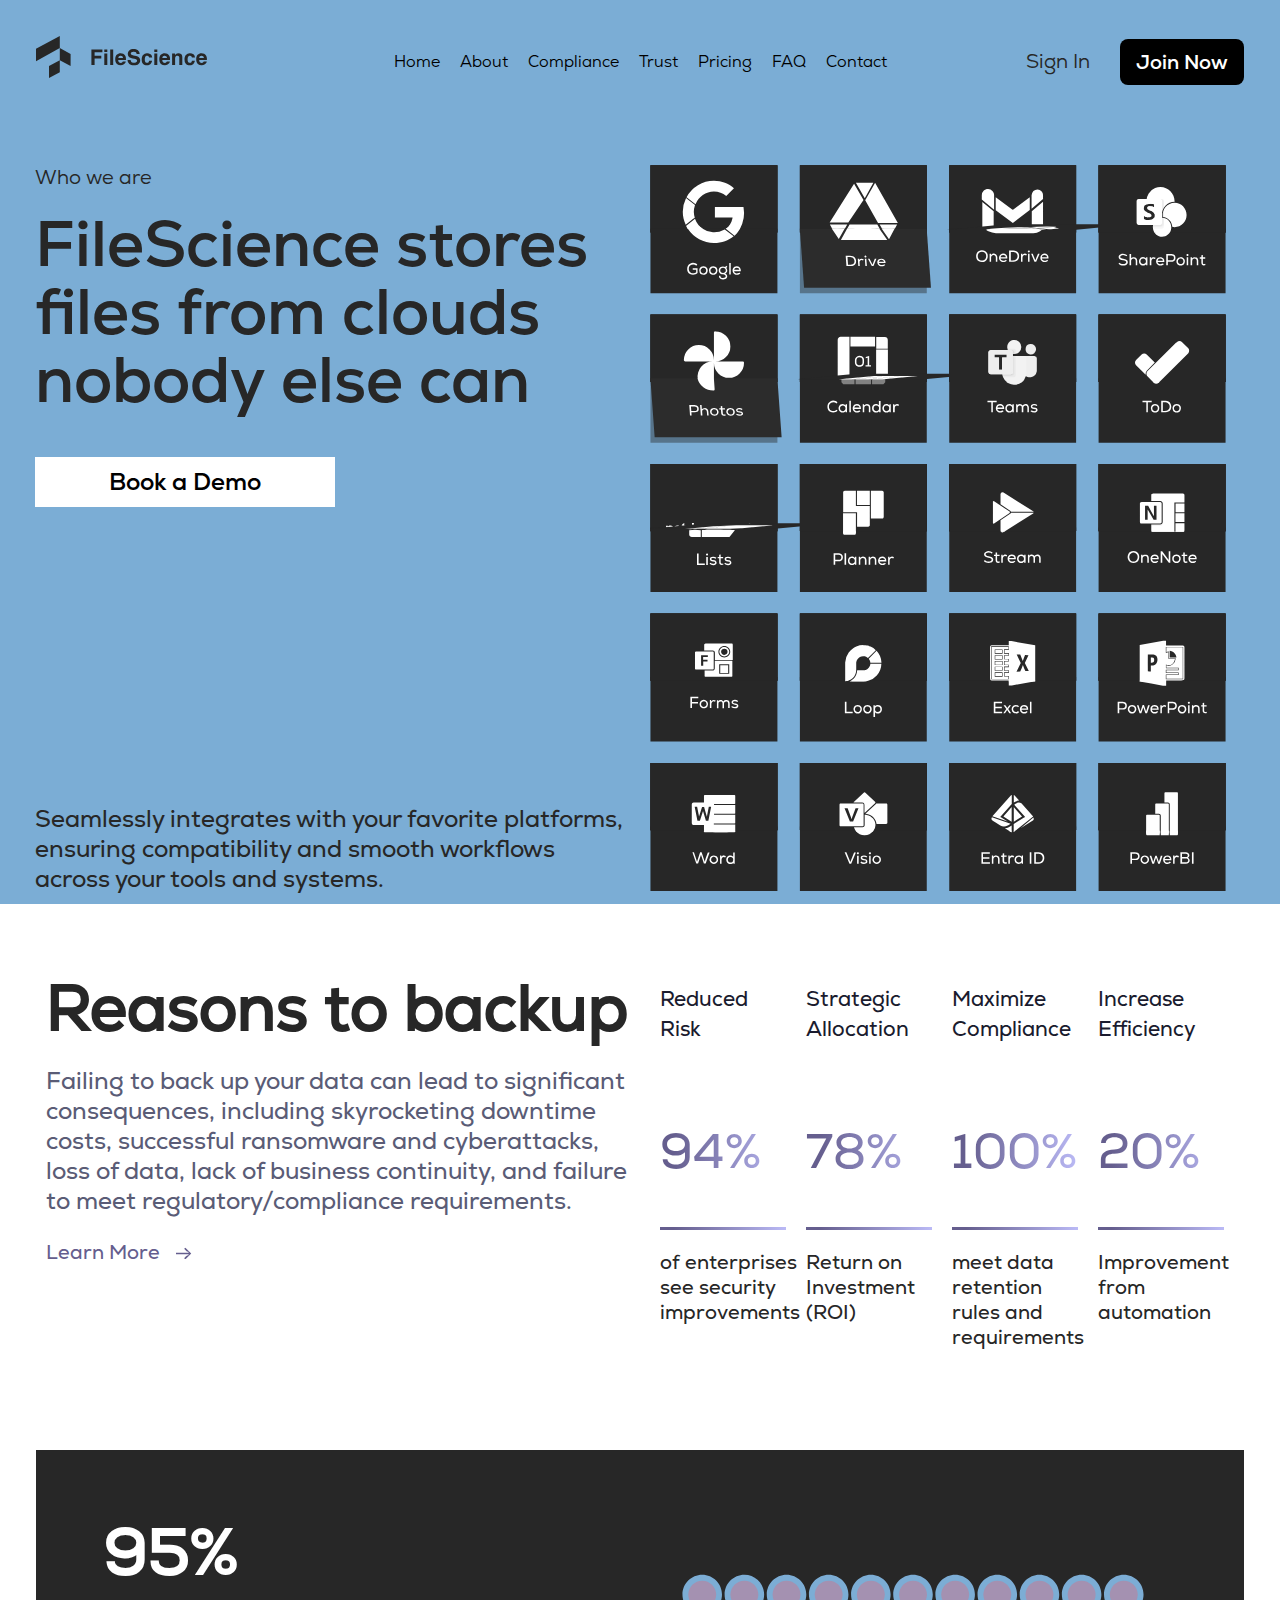
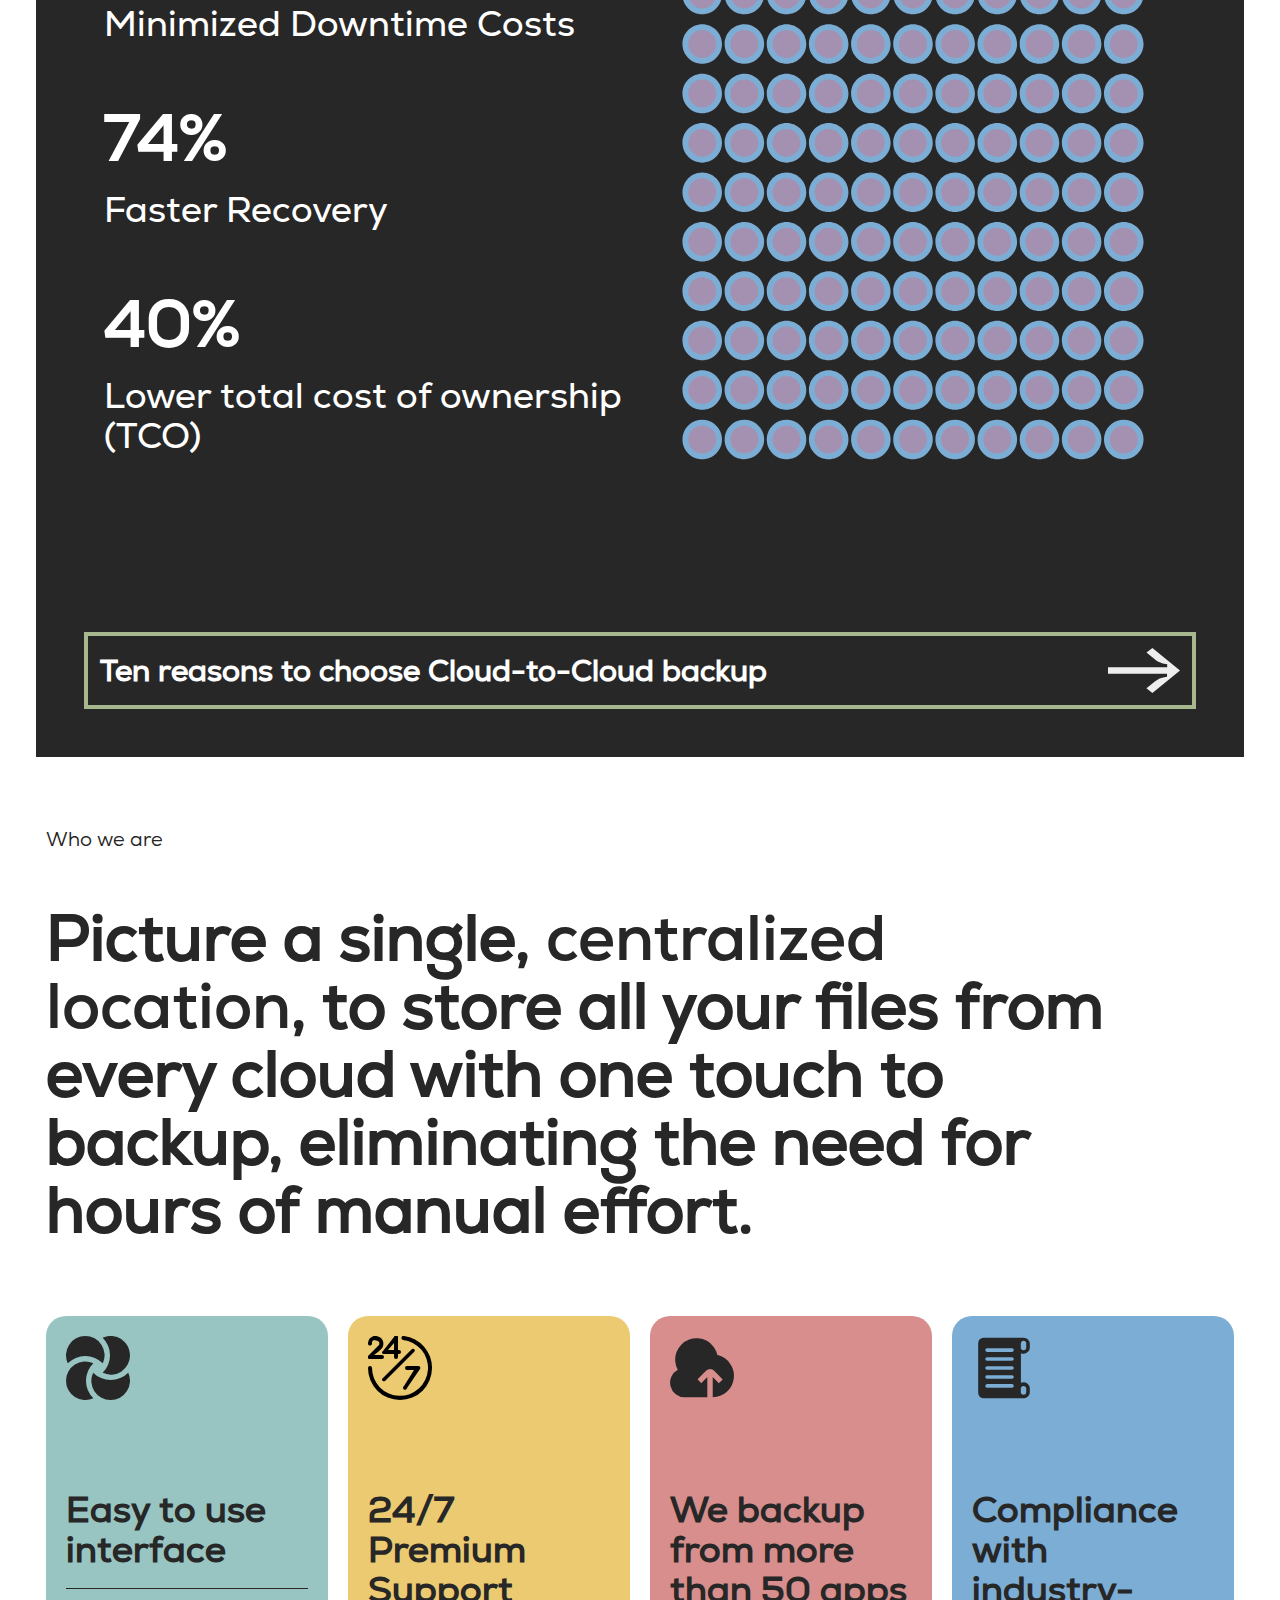
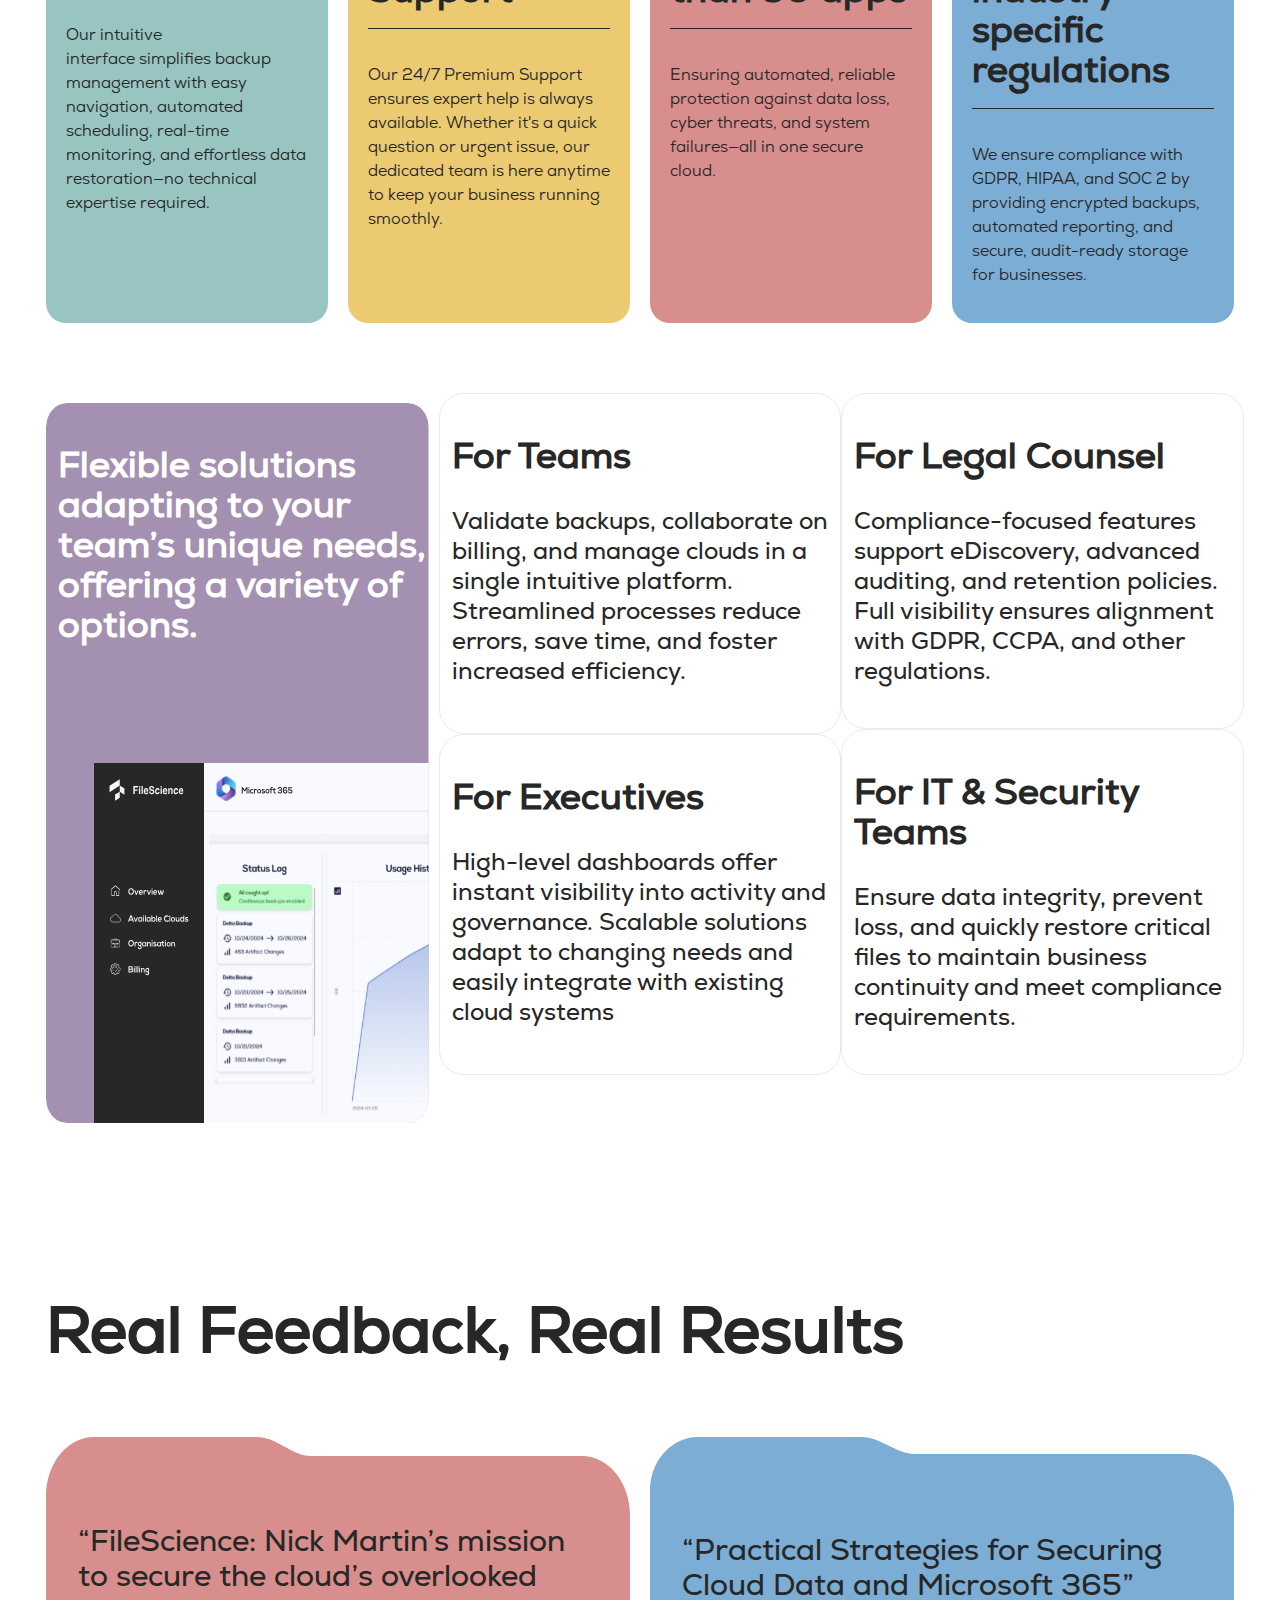
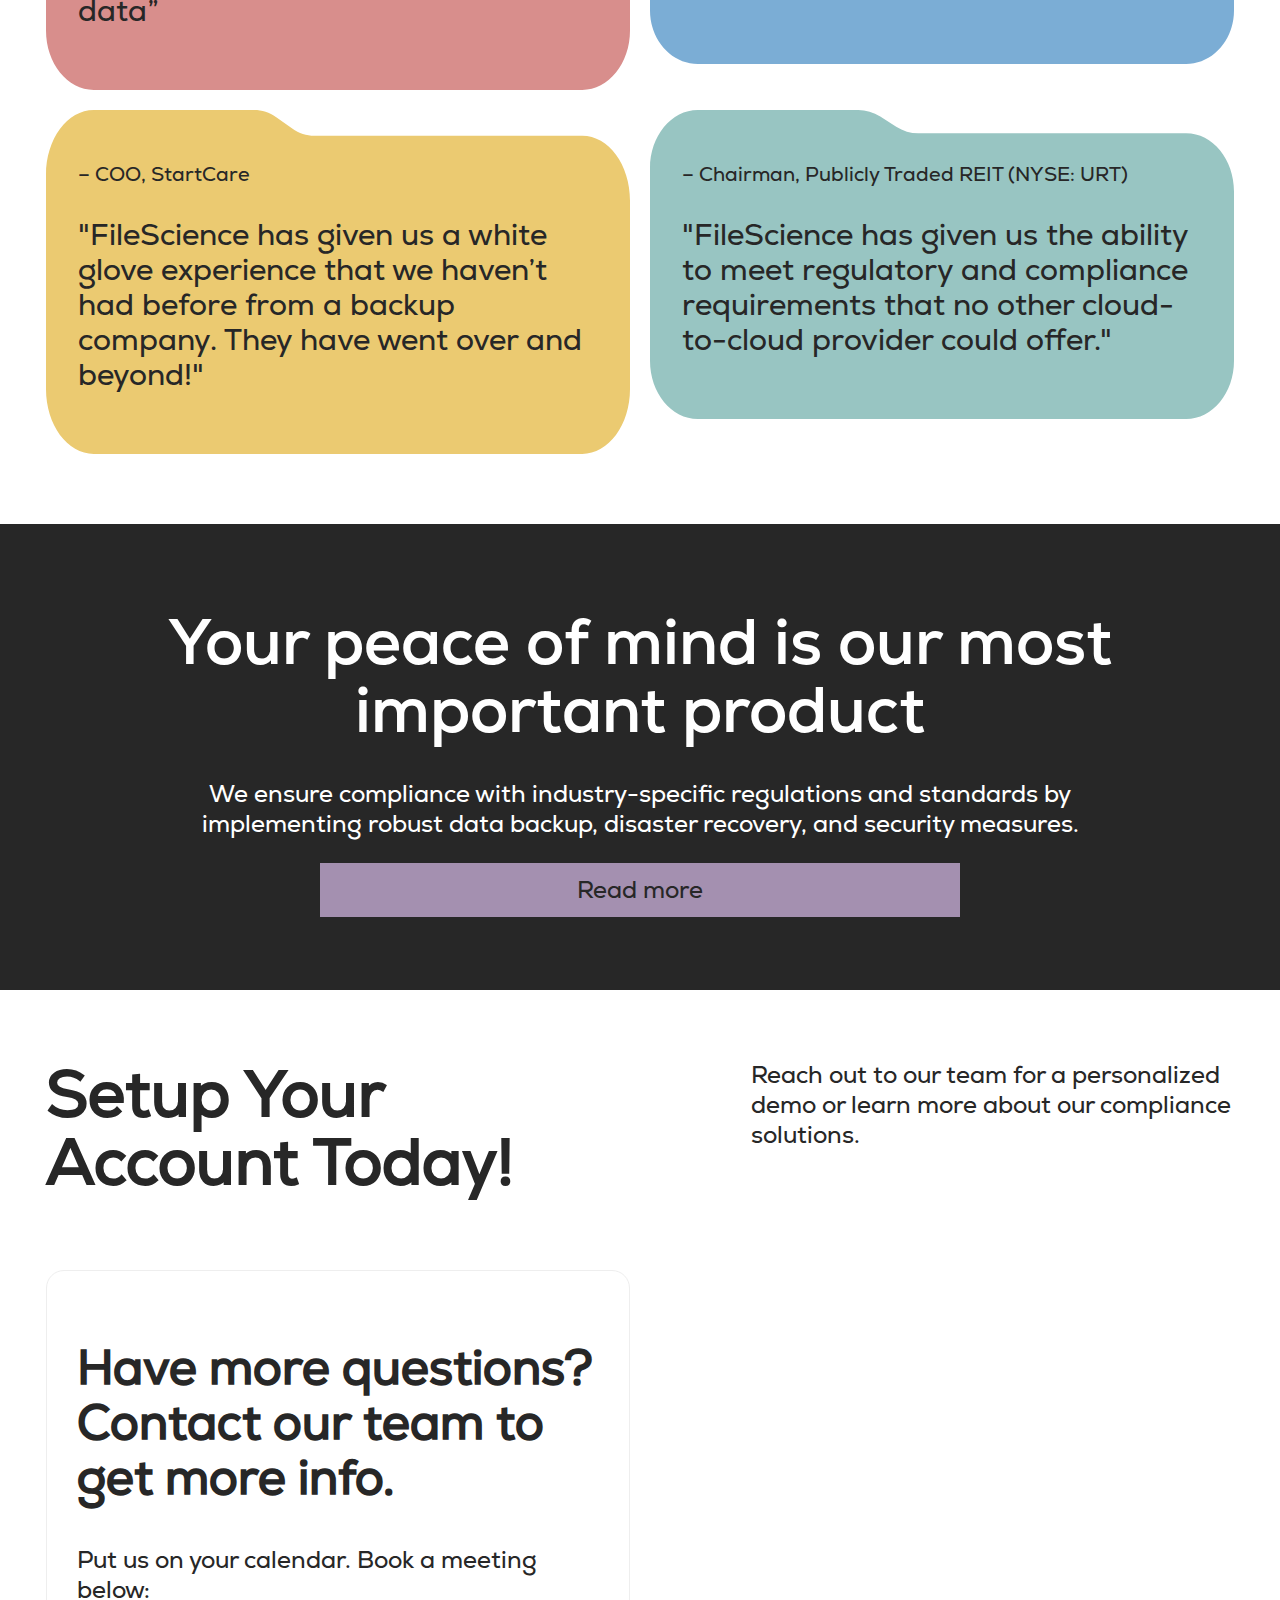
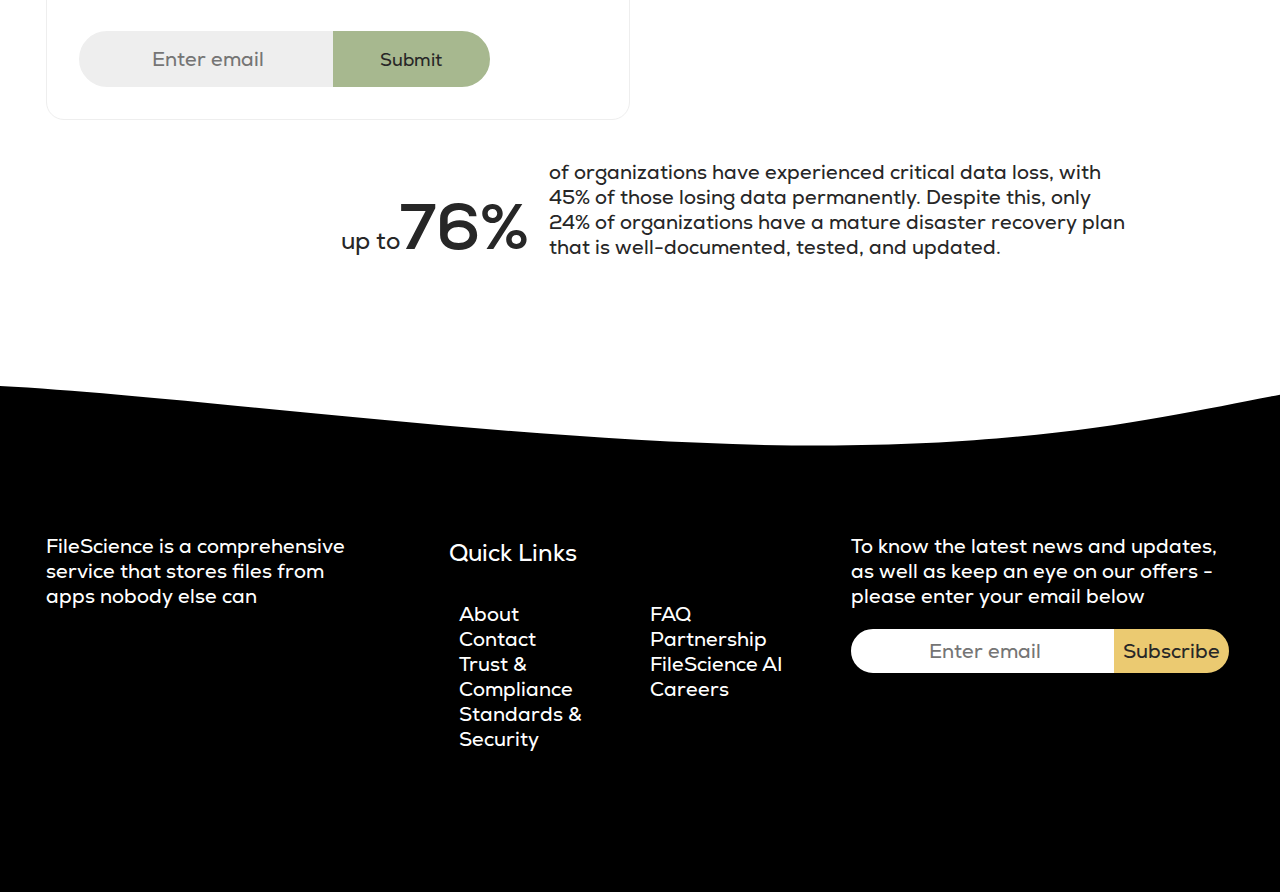
==== index.html @ 117abb57 "stg" ====
<!DOCTYPE html>
<html lang="en">
  <head>
    <meta name="google-site-verification" content="L7bSda6bf_i4skbVG6uxKaxkmsHQt9ecQvLsSfZRJCg" />
    <link rel="shortcut icon" href="data:image/svg+xml,%3Csvg xmlns='http://www.w3.org/2000/svg' viewBox='0 0 44.4 53.6'%3E%3Cdefs%3E%3Cstyle%3E.a%7Bfill:%23ba6280;%7D.b%7Bfill:%2361bbd6;%7D.c%7Bfill:%236b5b97;%7D%3C/style%3E%3C/defs%3E%3Cpolygon class='a' points='0 16.2 0 32.4 30.5 15.4 30.5 0 0 16.2'/%3E%3Cpolygon class='b' points='30.6 31 30.6 15.4 44.4 23 44.4 38.4 30.6 31'/%3E%3Cpolygon class='c' points='16.6 53.6 30.6 46.2 30.6 31 16.7 38.2 16.6 53.6'/%3E%3C/svg%3E" type="image/x-icon">
    <meta name="viewport" content="width=device-width, initial-scale=1">
    <meta property="og:title" content="FileScience – The Ultimate Cloud-to-Cloud Backup Solution">
    <meta property="og:site_name" content="FileScience">
    <meta property="og:url" content="https://stg.filescience.io">
    <meta property="og:description" content="Secure, streamline, and restore your files from every cloud. Experience seamless integration, robust security, and effortless compliance with FileScience.">
    <meta property="og:type" content="business.business">
    <meta name="description" content="FileScience delivers comprehensive cloud-to-cloud backup and recovery solutions. Safeguard your data with our secure, automated platform designed for modern businesses, ensuring full compliance and peace of mind.">
    <meta name="keywords" content="cloud backup, cloud-to-cloud, file recovery, data security, compliance, disaster recovery, cloud integration, FileScience">
    <meta charset="UTF-8">
    <meta property="og:image" content="https://stg.filescience.io/media/logowhitebg.svg">
    <meta property="twitter:image" content="https://stg.filescience.io/media/logowhitebg.svg">
    <meta name="robots" content="index, follow">
    <meta name="language" content="English">
    <meta name="revisit-after" content="21 days">
    <title>FileScience - Reliable Cloud-to-Cloud Backup and Recovery Service</title>
  </head>
  <body>
    <link rel="stylesheet" href="css/style.css">
    <style>
        /* Custom CSS goes here */
        html {
            background-color: #fff;
        }
        .section.s1 {
          min-height: calc(100vh - 120px);
        }
        .section.s1 .container {
          padding-left: 25px;
          padding-right: 25px;
        }
        .section:not(.s1) .container {
          max-width: 1390px;
        }
        .s1 .col-6 > :last-child {
            margin-top: auto;
        }
        
        .s1 .f1b {
          margin-top: 0;
        }
        .s1 .f6l.d {
          margin-top: 32px;
        }
        .nav-container, .s1 {
            background: #7BADD5;
        }
        .row.stats {
          background: #272727;
          color: white;
        }
        .reason .f2 {
          background: linear-gradient(270deg, #BBBAF6 0%, #655E8E 89.26%);
          -webkit-background-clip: text; /* For Chrome, Safari, and Opera */
          -webkit-text-fill-color: transparent; /* For Chrome, Safari, and Opera */
          background-clip: text;
          color: transparent;
          margin-top: 0;
        }
        .reason .statsline {
            background: linear-gradient(270deg, #BBBAF6 0%, #655E8E 89.26%);
            height: 3px;
            display: flex;
            width: 100%;
        } 
        .reason .p {
          margin: 0;
          min-height: 140px;
          font-size: 21px;
          color: #1A1B2E;
        }
        .long-card-1 .f2 {
          margin-top: 0;
          margin-bottom: 12px;
        }
        .reason .f6 {
          display: flex;
        }
        .col-6.visual-col img {
          width: 100%;
          height: 100%;
        }
        .s2 .f1 {
          margin:0;
        }
        .s2 .col-7 {
          margin-top: 0;
        }
        .section.s2 .container, .section.s4 .container  {
          margin-top: 60px;
          margin-bottom: 60px;
        }
        .s4 {
          min-height: 780px;
        }
        .stats-container {
          padding: 48px;
        }
        .stat .f1, .stat p.f4 {
          margin: 0;
        }
        .stat {
          margin-bottom: 60px;
        }
        .stat h2.f1 {
          margin-bottom: 18px;
        }
        .c5A5C76 {
          color:#5A5C76;
        }
        
        .section.s4 .container {
          margin-top: 60px;
        }
        
        .row.s42row > .col-4 {
          position: relative;
        }
        .f4.static {
          position: absolute;
          padding: 12px;
          color: #fff;
        }
        .use-for {
          border: 1px solid #ECEAE5;
          border-radius: 25px;
          padding: 12px;
          height: 100%;
        }
        .row.s42row .col-8, .row.s42row .col-8 .col-6 {
          padding: 0;
        }
        .card.card1 {
          background: #98C5C2;
        }
        .card.card2 {
          background: #EBCA71;
        }
        .card.card3 {
          background: #D88E8C;
        }
        .card.card4 {
          background: #7BADD5;
        }
        .card > img {
          width: 64px;
          align-self: flex-start;
        }
        .card2div a {
          display: flex;
          flex-direction: row;
          margin-top: 90px;
          margin-bottom: 18px;
          border-bottom: 1px solid #272727;
          padding-bottom: 18px;
          text-decoration: none;
          color: #272727;
        }
        .card2div img {
          width: 32px;
          margin-left:12px;
        }
        .card2div + p.f6 {
          font-size: 16px;
          color: #272727;
          line-height: 24px;
          font-family: l;
        }
        .card2div .f4 {
          margin: 0;
        }
        .card:not(.card2) .f4 {
          margin-top: auto;
        }
        .section.s4 .row {
          justify-content: flex-start;
          display: flex;
        }
        .s4 .p {
          margin: 0;
          margin-bottom: 30px;
        }
        .section.s4 .col-5 {
          position: absolute;
          right: -16px;
        }
        .section.s6 {
          background: #272727;
          color: #fff;
          text-align: center;
        }
        .section.s6 .f1b {
          margin: 11px;
        }
        .s6 .p {
          max-width: 950px;
          font-family: n;
          display: flex;
          align-self: center;
        }
        .section.s6 .col-12 {
          padding: 73px;
        }
        
        .s6 .button_link_purple {
          width:100%;
          max-width:640px;
        }
        .section.s7 .col-7 .f1, .section.s7 .col-5 .p {
          margin-top: 0;
        }
        
        .section.s7 .container, .section.s5 .container {
          margin: 60px auto;
        }
        .s7 .col-6 .book_email {
          margin: auto;
        }
        .s7 .footer_form {
          width: 100%;
        }
        .s7 .footer_input {
          width: 50%;
          background: #eee;
          height: 60px;
        }
        .s7 .footer_submit {
          width: 30%;
          height: 56px;
          margin-top: 2px;
          background: #A7B88F;
          border-color: #A7B88F;
          font-size: 18px;
        }
        .book_email {
          padding: 30px;
          border: 1px solid #eee;
          border-radius: 18px;
        }
        .s7 .footer_form {
          width: 100%;
        }
        .s7 .footer_input {
          width: 50%;
          background: #eee;
          height: 60px;
        }
        .s7 .footer_submit {
          width: 30%;
          height: 56px;
          margin-top: 2px;
          background: #A7B88F;
          border-color: #A7B88F;
        }
        .book_email {
          padding: 30px;
          border: 1px solid #eee;
          border-radius: 18px;
        }       
        .upto {
          display: flex;
          flex-direction: row;
          align-items: baseline;
          justify-content: end;
        }
        .long-card {
          min-height: 720px;
          display: flex;
          flex-direction: column;
          justify-content: center;
        }
        .s5 .col-4 {
          padding: 24px;
        }
        .long-card.long-card-2 {
          background: #EBCA71;
          padding: 18px;
          position: relative;
        }
        .long-card.long-card-2:after {
          content: ' ';
          position: absolute;
          width: 140px;
          height: 140px;
          max-width: 15vw;
          max-height: 15vw;
          background: url('media/home-4.svg');
          top: -70px;
          left: -70px;
        }
        .long-card.long-card-3 img {
          width: fit-content;
        }
        
        .long-card-2 .bold.arrow_link:after {
          right: 0;
          left: unset;
          background: url('media/arrow_alt.svg') no-repeat;
          width: 40px;
          height: 40px;
          background-size: 100%;
        }
        .long-card-2 .bold.arrow_link {
          margin-top: auto;
          margin-bottom: 25px;
          color: #272727;
        }
        .s4 .f1 {
          margin-top: 32px;
          margin-bottom: 32px;
        }
        .s4 .col-5 img {
          height: 640px;
          object-fit: cover;
          object-position: left;
        }
        .row.stats p, .row.stats h2, .row.stats h3, .row.stats a {
          color: #fff;
        }
        .section.s6 .f1b, .s6 p.p {
          color: #fff;
        }
        .long-card.long-card-2 .bold.arrow_link {
          padding-right: 50px;
        }
        .section.s4 .col-7 p {
          font-family: l, 'Open Sans', Arial;
        }
        .s1 .col-6 > img {
          margin-top: 0 !important;
          display: flex;
          height: 100%;
        }
        .f6l.d {
          margin-top: 0 !important;
        }
        .s1 a.btn-1 + .p {
          margin-bottom: 0;
        }
        .s1 .row {
          padding-top: 32px;
        }
        .section.s4 .row.s42row {
            min-height: 750px;
          }

          .news-section {
    position: relative; /* establish a positioning context */
    overflow: hidden;   /* hide any overflow from the SVG */
  }
  /* Position the SVG as a full-bleed background */
  .news-bg {
    position: absolute;
    top: 0;
    left: 0;
    width: 100%;
    height: 100%;
    z-index: 0;
    /* Setting preserveAspectRatio="none" in the SVG will force a stretch */
  }
  /* Make sure your content sits above the SVG */
  .news-container {
    position: relative;
    z-index: 1;
    padding: 2rem; /* example padding */
  }
        @media screen and (max-width: 768px) {
          .s1 .col-6 > :last-child {
              margin-top: 24px;
          }
          .section.s1 .container {
            padding-left: 20px;
            padding-right: 20px;
          }
          .section.s1 {
            min-height: calc(100vh - 70px);
          }
          .section.s4 .col-5 {
            position: relative;
            width: calc(100vw + 80px);
            padding: 0;
            max-width: unset;
            left: 0;
            margin-left: -50px;
          }
        }
        @media screen and (max-width: 992px) {
  .container, .section.s1 .container {
    padding-left: 10px;
    padding-right: 10px;
  }
  .stats-container {
	padding: 12px;
}

.reason .p {
  min-height: unset;
  margin-bottom: 18px;
  font-size: 36px;
  line-height: 40px;
}
.reason .f2 {
  font-size: 64px;
  line-height: 82px;
  margin-bottom: 30px;
}
.reason .statsline {
  height: 6px;
}
.reason p.f6 {
  font-size: 24px;
  line-height: 30px;
}
.card {
  min-height: 320px;
}
.section.s4 .col-5 {
  margin-left: -48px;
  min-width: calc(100vw + 120px);
  margin-right: -30px;
  left: unset;
}
.col-6.m.mobile-setup {
  flex-direction: row;
}
.col-6.m.mobile-setup img {
  padding-left: 12px;
}
.s7 .footer_input {
  width: 70%;
}

.upto .f1b {
  font-size: 121px;
  margin-bottom: 12px;
}
.upto .p {
  font-size: 36px;
}
.long-card {min-height: 480px;}
.long-card.long-card-2::after {
  top: -29px;
  left: -5px;
  background-size: 100%;
}
.section.s4 .col-5 {
	position: relative;
	right: -16px;
}
.s7 .footer_submit {
          font-size: 15px;
        }
}

@media screen and (max-device-width: 812px) {
  @supports (-webkit-overflow-scrolling: touch) {
    .f4.static {
      padding-top: 72px;
    }
  }
}


/* Tablet View - Width from 580px to 992px */
@media screen and (min-width: 580px) and (max-width: 992px) {

  .section.s1 .col-6.m img.m {
	width: 100%;
}
}


.consent_cookie {
    max-width: 457px;
    min-height: 250px;
    background: url('../media/consent.svg') no-repeat;
    position: fixed;
    bottom: 12px;
    right: 25px;
    background-size: cover;
    flex-direction: column;
  }
  .consent_cookie_text {
    display: flex;
    margin-top: auto;
  }
  .consent_cookie_text h2, .consent_cookie_text p {
    color: #fff;
    text-align: center;
  }
  
.consent_cookie_text h2, .consent_cookie_text p {
  color: #fff;
  text-align: center;
}
#accept_cookies {
  background: #A7B88F;
  border: 0;
  outline: 0;
  padding: 12px 27px;
  margin: 0 auto;
  display: flex;
  width: 30%;
  justify-content: center;
}
#decline_cookies {
  background: #D88E8C;
  border: 0;
  outline: 0;
  padding: 12px 27px;
  margin: 0 auto;
  display: flex;
  width:30%;
  justify-content: center;
}
.consent_cookie_button {
  display: flex;
  flex-direction: row;
  margin-bottom: 24px;
}
.f6l.smaller {
	opacity: 0.8;
	line-height: 30px;
	margin-top: 0;
	padding: 0px 20px;
	font-size: 30px;
}

@media screen and (max-width: 992px) {
    #consent_banner {
      right: 0;
      bottom: 0;
      width: 102vw;
    }
  }
    </style>
    <!-- Navigation Container -->
    <div class="nav-container">
      <nav>
        <div class="nav-logo">
          <a href="/">
            <img src="media/logo.svg" width="174" height="42" alt="FileScience Logo">
          </a>
        </div>
        <div class="nav-center m">
            <a href="https://dashboard.stg.filescience.io/register" class="f6l">Sign Up</a>
            <img src="media/burger.svg" width="30" height="30" alt="Mobile Menu" class="burger m">
        </div>
        <div class="nav-links">
                <a href="https://stg.filescience.io">Home</a>
                <a href="/about/">About</a>
                <a href="/compliance/">Compliance</a>
                <a href="/standards/">Trust</a>
                <a href="/pricing/">Pricing</a>
                <a href="/faq/">FAQ</a>
                <a href="/contact/">Contact</a>
                <a href="https://dashboard.stg.filescience.io/login" class="m">Login</a>
                <div class="nav-info m">
                    <p class="f6l">Contact Us</p>
                    <p class="bold nav-tel"><a href="tel:+1212-777-0007">212-777-0007</a></p>
                    <p class="bold nav-email"><a href="mailto:hello@stg.filescience.io">hello@stg.filescience.io</a></p>
                </div>
                <div class="nav-policies m">
                    <div class="privacy-nav">
                        <p><a href="#">Privacy Terms</a></p>
                    </div>
                    <div class="copyright-nav">
                        <p><a href="#">Copyrights</a></p>
                    </div>
                </div>
        </div>
        <div class="nav-right d">
          <a href="https://dashboard.stg.filescience.io/login" class="button-nav f6l">Sign In</a>
          <a href="https://dashboard.stg.filescience.io/register" class="btn-nav-alt f6b">Join Now</a>
        </div>
        <!-- Navigation content goes here -->
      </nav>
    </div>

    <!-- Five Section Divs -->
    <div class="section s1">
      <div class="container">
        <div class="row">
            <div class="col-6 m">
                <img class="m" height="210" width="366" src="media/home-mobile-1-s.svg" alt="FileScience Supported Products">
            </div>
            <div class=col-6>
                <p class="f6l d">Who we are</p>
                <h1 class="f1b">FileScience stores files from clouds nobody else can</h1>
                <a class="btn-1 bold" target="_blank" href="https://outlook.office365.com/book/FileScienceBooking@cyberguardian.consulting/">Book a Demo</a>
                <p class="p" role="heading" aria-level="2">Seamlessly integrates with your favorite platforms, ensuring compatibility and smooth workflows across your tools and systems.</p>
            </div>
            <div class="col-6 d">
              <img class="d" src="media/home-1.svg" alt="FileScience Supported Products">
            </div>
        </div>
        <!-- Section 1 content goes here -->
      </div>
    </div>
    <!-- Google tag (gtag.js) -->
    <script nonce="a34g29914" async src="https://www.googletagmanager.com/gtag/js?id=G-J2CT8GZLXN"></script>
    <script nonce="a34g29914">
      window.dataLayer = window.dataLayer || [];
      function gtag(){dataLayer.push(arguments);}
      gtag('js', new Date());

      gtag('config', 'G-J2CT8GZLXN');
    </script>
    <!-- Google Tag Manager -->
    <script nonce="a34g29914">(function(w,d,s,l,i){w[l]=w[l]||[];w[l].push({'gtm.start':
    new Date().getTime(),event:'gtm.js'});var f=d.getElementsByTagName(s)[0],
    j=d.createElement(s),dl=l!='dataLayer'?'&l='+l:'';j.async=true;j.src=
    'https://www.googletagmanager.com/gtm.js?id='+i+dl;f.parentNode.insertBefore(j,f);
    })(window,document,'script','dataLayer','GTM-K2H5L4VF');</script>
    <!-- End Google Tag Manager -->

    <!-- Google Tag Manager (noscript) -->
  <noscript><iframe src="https://www.googletagmanager.com/ns.html?id=GTM-K2H5L4VF"
  height="0" width="0" style="display:none;visibility:hidden"></iframe></noscript>
  <!-- End Google Tag Manager (noscript) -->
  <script nonce="a34g29914" type='text/javascript' src='//script.crazyegg.com/pages/scripts/0123/0376.js' async='async'></script>
    <div class="section s2">
      <div class="container">
        <div class="row">
          <div class="col-6">
            <h2 class="f1">Reasons to backup</h2>
            <p class="p c5A5C76" role="heading" aria-level="3">Failing to back up your data can lead to significant consequences, including skyrocketing downtime costs, successful ransomware and cyberattacks, loss of data, lack of business continuity, and failure to meet regulatory/compliance requirements.</p>
            <a href="/standards/" aria-label="Learn more about FileScience standards" class="f6 arrow_link">Learn More   <span class="visually-hidden">Learn more about FileScience standards</span></a>
          </div>
          <div class="col-6">
            <div class="row">
              <div class="col-3">
                <div class="reason">
                  <p class="p" role="heading" aria-level="4">Reduced<br>Risk</p>
                  <p class="f2">94%</p>
                  <div class="statsline"></div>
                  <p class="f6" role="heading" aria-level="5">of enterprises see security improvements</p>
                </div>
              </div>
              <div class="col-3">
                <div class="reason">
                  <p class="p" role="heading" aria-level="6">Strategic<br>Allocation</p>
                  <p class="f2">78%</p>
                  <div class="statsline"></div>
                  <p class="f6" role="heading" aria-level="7">Return on Investment (ROI)</p>
                </div>
              </div>
              <div class="col-3">
                <div class="reason">
                  <p class="p" role="heading" aria-level="8">Maximize<br>Compliance</p>
                  <p class="f2">100%</p>
                  <div class="statsline"></div>
                  <p class="f6" role="heading" aria-level="9">meet data retention rules and requirements</p>
                </div>
              </div>
              <div class="col-3">
                <div class="reason">
                  <p class="p" role="heading" aria-level="10">Increase<br>Efficiency</p>
                  <p class="f2">20%</p>
                  <div class="statsline"></div>
                  <p class="f6" role="heading" aria-level="11">Improvement from automation</p>
                </div>
              </div>
            </div>
          </div>
        </div>
      </div>
    </div>
    <div class="section s3">
      <div class="container">
        <div class="row stats">
          <div class="col-12">
            <div class="stats-container">
              <div class="row">
                <div class="col-6 stats-col">
                  <div class="stat">
                    <h2 class="f1">95%</h2>
                    <p class="f4">Minimized Downtime Costs</p>
                  </div>
                  <div class="stat">
                    <h2 class="f1">74%</h2>
                    <p class="f4">Faster Recovery</p>
                  </div>
                  <div class="stat">
                    <h2 class="f1">40%</h2>
                    <p class="f4">Lower total cost of ownership (TCO)</p>
                  </div>
                </div>
                <div class="col-6 visual-col">
                  <img src="media/home-2.svg" height="500" width="500" loading="lazy" alt="Statistics">
                </div>
              </div>
            </div>
          </div>
          <div class="col-12 cta-border">
            <div class="stats-cta">
              <a href="/standards/">
                <h3 class="f5">Ten reasons to choose Cloud-to-Cloud backup</h3>
                <img src="media/vector-right.svg" loading="lazy" width="90" height="45" alt="Arrow">
              </a>
            </div>
          </div>
        </div>
      </div>
    </div>
    <div class="section s4">
      <div class="container">
        <div class="row">
          <div class="col-11">
            <p class="f6l d">Who we are</p>
            <h2 class="f1">
              Picture a single, <span class="f1b">centralized location</span>, to store all your files from every cloud with one touch to backup, eliminating the need for hours of manual effort.
            </h2>
          </div>
          <div class="col-2">
          </div>
        </div>
        <div class="row cards">
          <div class="col-3">
            <div class="card card1">
              <img src="media/card-1.svg" alt="Icon" loading="lazy">
              <div class="card2div">
                <a href="https://dashboard.stg.filescience.io/register">
                  <h3 class="f4">Easy to use interface </h3>
                </a>
              </div>
              <p class="f6">Our intuitive interface simplifies backup management with easy navigation, automated scheduling, real-time monitoring, and effortless data restoration—no technical expertise required.</p>
            </div>
          </div>
          <div class="col-3">
            <div class="card card2">
              <img src="media/home-24-7.svg" alt="Icon" loading="lazy">
              <div class="card2div">
                <a href="https://dashboard.stg.filescience.io/register">
                  <h3 class="f4">24/7 Premium Support</h3>
                </a>
              </div>
              <p class="f6">Our 24/7 Premium Support ensures expert help is always available. Whether it's a quick question or urgent issue, our dedicated team is here anytime to keep your business running smoothly.</p>
            </div>
          </div>
          <div class="col-3">
            <div class="card card3">
              <img src="media/card-3.svg" alt="Icon" loading="lazy">
              <div class="card2div">
                <a href="https://dashboard.stg.filescience.io/register">
                  <h3 class="f4">We backup from more than 50 apps</h3>
                </a>
              </div>
              <p class="f6">Ensuring automated, reliable protection against data loss, cyber threats, and system failures—all in one secure cloud.</p>
            </div>
          </div>
          <div class="col-3">
            <div class="card card4">
              <img src="media/card-4.svg" alt="Icon" loading="lazy">
              <div class="card2div">
                <a href="/compliance/">
                  <h3 class="f4">Compliance with industry-specific regulations</h3>
                </a>
              </div>
              <p class="f6">We ensure compliance with GDPR, HIPAA, and SOC 2 by providing encrypted backups, automated reporting, and secure, audit-ready storage for businesses.</p>
            </div>
          </div>
        </div>
      </div>
    </div>
    <div class="section s4">
      <div class="container">
        <div class="row s42row">
          <div class="col-4">
            <img src="media/home-nbg-ben.svg" loading="lazy" alt="FileScience Dashboard"  width="443" height="720">
            <h2 class="f4 static">Flexible solutions adapting to your team’s unique needs, offering a variety of options.</h2>
          </div>
          <div class="col-8">
            <div class="row">
              <div class="col-6">
                <div class="use-for">
                  <h2 class="f4">For Teams</h2>
                  <p class="p">Validate backups, collaborate on billing, and manage clouds in a single intuitive platform. Streamlined processes reduce errors, save time, and foster increased efficiency.</p>
                </div>
                <div class="use-for">
                  <h2 class="f4">For Executives</h2>
                  <p class="p">High-level dashboards offer instant visibility into activity and governance. Scalable solutions adapt to changing needs and easily integrate with existing cloud systems</p>
                </div>
              </div>
              <div class="col-6">
                <div class="use-for">
                  <h2 class="f4">For Legal Counsel</h2>
                  <p class="p">Compliance-focused features support eDiscovery, advanced auditing, and retention policies. Full visibility ensures alignment with GDPR, CCPA, and other regulations.</p>
                </div>
                <div class="use-for">
                  <h2 class="f4">For IT & Security Teams</h2>
                  <p class="p">Ensure data integrity, prevent loss, and quickly restore critical files to maintain business continuity and meet compliance requirements.</p>
                </div>
              </div>
            </div>
          </div>
          
        </div>
      </div>
    </div>
    <div class="section s5">
      <div class="container">
        <div class="row">
          <div class="col-12">
            <h2 class="f1">Real Feedback, Real Results</h2>
          </div>
        </div>
        <div class="row">
          <div class="col-6">
            <div class="news-section news-1">
              <svg viewBox="0 0 611 213" class="news-bg" preserveAspectRatio="none" xmlns="http://www.w3.org/2000/svg">   <path d="M50 0C22.3858 0 0 22.3858 0 50V163C0 190.614 22.3858 213 50 213H561C588.614 213 611 190.614 611 163V65.9776C611 38.3633 588.614 15.9776 561 15.9776H278.421C271.818 15.9776 265.281 14.6698 259.186 12.1298L239.314 3.84774C233.219 1.30774 226.682 0 220.079 0H50Z" fill="#D88E8C"/> </svg>
              <div class="news-container">
                <a target="_blank" href="https://www.independent.co.uk/news/business/cloud-data-protection-backup-ransomware-corruption-b2635494.html"><img src="media/independent-logo.svg" alt="Independent Logo" loading="lazy" width="308" height="20"></a>
                <p class="f5">“FileScience: Nick Martin’s mission to secure the cloud’s overlooked data”</p>
              </div>
            </div>
          </div>
          <div class="col-6">
            <div class="news-section news-2">
              <svg class="news-bg" viewBox="0 0 609 212" preserveAspectRatio="none" xmlns="http://www.w3.org/2000/svg">
                <path d="M50 0C22.3858 0 0 22.3858 0 50V162C0 189.614 22.3858 212 50 212H559C586.614 212 609 189.614 609 162V65.9025C609 38.2883 586.614 15.9026 559 15.9026H277.529C270.935 15.9026 264.406 14.5982 258.318 12.0646L238.55 3.838C232.462 1.30437 225.933 0 219.339 0H50Z" fill="#7BADD5"/>
              <div class="news-container">
                <a href="https://www.forbes.com/councils/forbesbusinesscouncil/2025/02/03/practical-strategies-for-securing-cloud-data-and-microsoft-365/" target="_blank">
                  <img src="media/forbes-logo.svg" alt="Forbes Logo" loading="lazy" width="176" height="29"></a>
                <p class="f5">“Practical Strategies for Securing Cloud Data and Microsoft 365”</p>
              </div>
            </div>
          </div>
          <div class="col-6">
            <div class="news-section news-3">
              <svg class="news-bg" viewBox="0 0 611 265" preserveAspectRatio="none" fill="none" xmlns="http://www.w3.org/2000/svg">
                <path d="M50 0C22.3858 0 0 22.3858 0 50V215C0 242.614 22.3858 265 50 265H561C588.614 265 611 242.614 611 215V69.8782C611 42.264 588.614 19.8782 561 19.8782H280.611C272.6 19.8782 264.707 17.9535 257.595 14.2661L240.905 5.6121C233.793 1.92472 225.9 0 217.889 0H50Z" fill="#EBCA71"/>
              </svg>
              <div class="news-container">
                <p class="f6">– COO, StartCare</p>
                <p class="f5">"FileScience has given us a white glove experience that we haven’t had before from a backup company. They have went over and beyond!"</p>
              </div>
            </div>
          </div>
          <div class="col-6">
            <div class="news-section news-4">
              <svg class="news-bg" viewBox="0 0 611 265" preserveAspectRatio="none" fill="none" xmlns="http://www.w3.org/2000/svg">
                <path d="M50 0C22.3858 0 0 22.3858 0 50V215C0 242.614 22.3858 265 50 265H561C588.614 265 611 242.614 611 215V69.8782C611 42.264 588.614 19.8782 561 19.8782H280.611C272.6 19.8782 264.707 17.9535 257.595 14.2661L240.905 5.6121C233.793 1.92472 225.9 0 217.889 0H50Z" fill="#98C5C2"/>
              </svg>              
              <div class="news-container">
                <p class="f6">– Chairman, Publicly Traded REIT (NYSE: URT)</p>
                <p class="f5">"FileScience has given us the ability to meet regulatory and compliance requirements that no other cloud-to-cloud provider could offer."</p>
              </div>
            </div>
          </div>
        </div>
      </div>
    </div>
    <div class="section s6">
      <div class="container">
        <div class="row">
          <div class="col-12">
            <h2 class="f1b">Your peace of mind is our most important product</h2>
            <p class="p">We ensure compliance with industry-specific regulations and standards by implementing robust data backup, disaster recovery, and security measures.</p>
            <a href="/compliance/" aria-label="Read more about FileScience compliance" class="button_link_purple p">Read more  <span class="visually-hidden">about FileScience compliance</span></a>
          </div>
        </div>
      </div>
    </div>
    <div class="section s7">
      <div class="container">
        <div class="row">
          <div class="col-7 d">
            <h2 class="f1">Setup Your<br>Account Today!</h2>
          </div>
          <div class="col-5 d">
            <p class="p">Reach out to our team for a personalized demo or learn more about our compliance solutions.</p>
          </div>
          <div class="col-6 m mobile-setup">
            <div class="text-left">
              <h2 class="f1">Setup Your<br>Account Today!</h2>
              <p class="p">Reach out to our team for a personalized demo or learn more about our compliance solutions.</p>
            </div>
            <img src="media/home-5.svg" loading="lazy" alt="FileScience Products">
          </div>
          <div class="col-6">
            <div class="book_email">
              <h2 class="f2">Have more questions? Contact our team to get more info.</h2>
              <p class="p">Put us on your calendar. Book a meeting below:</p>
              <form id="bookme_form" action="https://cgnew.wpengine.com/apis/filescience/booking/" method="post" class="footer_form">
                <input aria-label="Your Email" required aria-required="true" type="email" class="footer_input f6" name="email" placeholder="Enter email">
                <input type="text" name="hp" style="height: 0 !important; width: 0 !important; opacity: 0; display: none;" />
                <button type="submit" class="footer_submit f6 bts1">Submit</button>
              </form>
            </div>
          </div>
          <div class="col-6">
            <img src="media/home-5.svg" class="d" loading="lazy" alt="FileScience Products">
          </div>
        </div>
        <div class="row">
          <div class="col-4">
            <div class="upto">
              <p class="p">up to</p><h2 class="f1b">76%</h2>
            </div>
          </div>
          <div class="col-6">
            <p class="f6">of organizations have experienced critical data loss, with 45% of those losing data permanently. Despite this, only 24% of organizations have a mature disaster recovery plan that is well-documented, tested, and updated.</p>
          </div>
        </div>
      </div>
    </div>
    <!-- Footer Section -->
    <div class="section footer">
      <div class="container">
        <footer>
          <div class="row">
            <div class="col-4">
                <img src="media/logo-white.svg" loading="lazy" alt="FileScience Logo">
                <p class="f6">FileScience is a comprehensive service that stores files from apps nobody else can</p>
            </div>
            <div class="col-4">
                <p class="p">Quick Links</p>
                <div class="row">
                    <div class="col-6">
                        <a href="/about/" class="f6">About</a>
                        <a href="/contact/" class="f6">Contact</a>
                        <a href="/compliance/" class="f6">Trust & Compliance</a>
                        <a href="/standards/" class="f6">Standards & Security</a>
                    </div>
                    <div class="col-6">
                        <a href="/faq/" class="f6">FAQ</a>
                        <a href="/partnership/" class="f6">Partnership</a>
                        <a href="/ai/" class="f6">FileScience AI</a>
                        <a href="/careers/" class="f6">Careers</a>
                    </div>
                </div>
            </div>
            <div class="col-4">
                <p class="f6">To know the latest news and updates,  as well as keep an eye on our offers - please enter your email below</p>
                <form action="" method="post" class="footer_form">
                    <input type="email" class="footer_input f6" name="email" placeholder="Enter email">
                    <button type="submit" class="footer_submit f6">Subscribe</button>
                </form>
            </div>
          </div>
        </footer>
      </div>
    </div>
    <script nonce="a34g29914" src="js/main.js?v=2"></script>
    <script nonce="a34g29914">
      document.addEventListener('DOMContentLoaded', function() {
        // Select all percentage elements
        const counters = document.querySelectorAll('.reason .f2');
      
        // Set up an IntersectionObserver (adjust threshold as needed)
        const observerOptions = {
          threshold: 0.5
        };
      
        const observer = new IntersectionObserver((entries, observer) => {
          entries.forEach(entry => {
            if (entry.isIntersecting) {
              animateCounter(entry.target);
              // Stop observing once animated
              observer.unobserve(entry.target);
            }
          });
        }, observerOptions);
      
        // Observe each counter element
        counters.forEach(counter => {
          observer.observe(counter);
        });
      
        // Animate the counter from 0 to the target percentage over 2 seconds
        function animateCounter(counter) {
          const target = parseInt(counter.textContent.replace('%', ''), 10);
          const duration = 2600; // duration in milliseconds
          const startTime = performance.now();
      
          function updateCounter(currentTime) {
            const elapsed = currentTime - startTime;
            const progress = Math.min(elapsed / duration, 1);
            const currentValue = Math.floor(progress * target);
            counter.textContent = currentValue + '%';
            if (progress < 1) {
              requestAnimationFrame(updateCounter);
            }
          }
          requestAnimationFrame(updateCounter);
        }
      });
      </script>



      
      
  </body>
</html>
---- css/style.css ----
/* Basic Resets & Global Styles */

/* Remove default margins and paddings, and add smooth scrolling */
html, body {
    margin: 0;
    padding: 0;
    scroll-behavior: smooth;
    overflow-x: hidden;
    overscroll-behavior: none; /* Prevents overscroll bounce in some browsers */
  }

  img {
    max-width: 100%;
  }
  /* Apply border-box sizing to all elements */
  *, *::before, *::after {
    box-sizing: border-box;
  }
  
  /* Font Face Definitions */
  @font-face {
    font-family: 'n'; /* Regular */
    src: url('../assets/n.otf') format('opentype');
    font-weight: normal;
    font-display: swap;
  }
  
  @font-face {
    font-family: 'b'; /* Bold */
    src: url('../assets/b.otf') format('opentype');
    font-weight: bold;
    font-display: swap;
  }
  
  @font-face {
    font-family: 'l'; /* Light */
    src: url('../assets/l.otf') format('opentype');
    font-weight: 300;
    font-display: swap;
  }
  
  /* Font Classes */
  /* f1 series */
  .f1  { font-size: 64px; line-height: 68px; font-family: 'n', Arial, sans-serif; color:#272727}
  .f1b { font-size: 64px; line-height: 68px; font-family: 'b', Arial, sans-serif; color:#272727}
  .f1l { font-size: 64px; line-height: 68px; font-family: 'l', Arial, sans-serif; color:#272727}
  
  /* f2 series */
  .f2  { font-size: 48px; line-height: 55px; font-family: 'n', Arial, sans-serif; color:#272727}
  .f2b { font-size: 48px; line-height: 55px; font-family: 'b', Arial, sans-serif; color:#272727}
  
  /* f3 series */
  .f3  { font-size: 40px; line-height: 45px; font-family: 'n', Arial, sans-serif; color:#272727}
  .f3b { font-size: 40px; line-height: 45px; font-family: 'b', Arial, sans-serif; color:#272727}
  
  /* f4 series */
  .f4  { font-size: 36px; line-height: 40px; font-family: 'n', Arial, sans-serif; color:#272727}
  .f4b { font-size: 36px; line-height: 40px; font-family: 'b', Arial, sans-serif; color:#272727}
  
  /* Other Font Classes */
  .f5   { font-size: 30px; line-height: 35px; font-family: 'n', Arial, sans-serif; color:#272727}
  .f5b  { font-size: 30px; line-height: 35px; font-family: 'b', Arial, sans-serif; color:#272727}
  .f6   { font-size: 20px; line-height: 25px; font-family: 'n', Arial, sans-serif; color:#272727}
  .f6b  { font-size: 20px; line-height: 25px; font-family: 'b', Arial, sans-serif; color:#272727}
  .f6l  { font-size: 20px; line-height: 25px; font-family: 'l', Arial, sans-serif; color:#272727}
  .p    { font-size: 24px; line-height: 30px; font-family: 'n', Arial, sans-serif; color:#272727}
  .bold { font-size: 24px; line-height: 30px; font-family: 'b', Arial, sans-serif; color:#272727}
  .light { font-size: 24px; line-height: 30px; font-family: 'l', Arial, sans-serif; color:#272727}
  /* Linear Gradient Text Class */
  .linearf1 {
    background: var(--Style, linear-gradient(270deg, #BBBAF6 0%, #655E8E 89.26%));
    background-clip: text;
    -webkit-background-clip: text;
    -webkit-text-fill-color: transparent;
  }
  
  /* Visibility Classes for Mobile and Desktop */
  /* Default: Desktop elements visible, Mobile elements hidden */
  .d { display: inherit !important; }
  .m { display: none !important; }
  
  /* At viewport widths 992px and below, reverse visibility */
  @media (max-width: 992px) {
    .d {
      display: none !important;
    }
    .m {
      display: inherit !important;
    }
  }
  
  /* Responsive Font Scaling (30% Smaller on screens < 992px) */
  @media (max-width: 992px) {
    .f1  { font-size: 40px; line-height: 45px; }
    .f1b { font-size: 45px; line-height: 48px; }
    .f1l { font-size: 40px; line-height: 45px; }
    
    .f2  { font-size: 34px; line-height: 39px; }
    .f2b { font-size: 34px; line-height: 39px; }
    
    .f3  { font-size: 28px; line-height: 32px; }
    .f3b { font-size: 28px; line-height: 32px; }
    
    .f4  { font-size: 25px; line-height: 28px; }
    .f4b { font-size: 25px; line-height: 28px; }
    
    .f5   { font-size: 21px; line-height: 25px; }
    .f6   { font-size: 16px; line-height: 18px; }
    .f6b  { font-size: 16px; line-height: 18px; }
    .f6l  { font-size: 16px; line-height: 18px; }
    
    .p    { font-size: 18px; line-height: 21px; }
    .bold { font-size: 18px; line-height: 21px; }
  }
  
  /* Flex-Based Grid System */
  /* Container for rows */
  .row {
    display: flex;
    flex-wrap: wrap;
    align-items: stretch;  /* Vertically center by default */
    justify-content: center;  /* Horizontally center by default */
    width: 100%;
  }
  
  /* Generic column class */
  [class^="col-"] {
    padding: 10px;
    display: flex;
    flex-direction: column;
  }
  
  /* Define a 12-column layout */
  .col-1 {
    flex: 0 0 calc(100% / 12 * 1);
    max-width: calc(100% / 12 * 1);
  }
  
  .col-2 {
    flex: 0 0 calc(100% / 12 * 2);
    max-width: calc(100% / 12 * 2);
  }
  
  .col-3 {
    flex: 0 0 calc(100% / 12 * 3);
    max-width: calc(100% / 12 * 3);
  }
  
  .col-4 {
    flex: 0 0 calc(100% / 12 * 4);
    max-width: calc(100% / 12 * 4);
  }
  
  .col-5 {
    flex: 0 0 calc(100% / 12 * 5);
    max-width: calc(100% / 12 * 5);
  }
  
  .col-6 {
    flex: 0 0 calc(100% / 12 * 6);
    max-width: calc(100% / 12 * 6);
  }
  .col-60 {
    flex: 0 0 calc(60%);
    max-width: calc(60%);
  }
  .col-40 {
    flex: 0 0 calc(40%);
    max-width: calc(40%);
  }
  .col-30 {
    flex: 0 0 calc(30%);
    max-width: calc(30%);
  }
  
  .col-7 {
    flex: 0 0 calc(100% / 12 * 7);
    max-width: calc(100% / 12 * 7);
  }
  
  .col-8 {
    flex: 0 0 calc(100% / 12 * 8);
    max-width: calc(100% / 12 * 8);
  }
  
  .col-9 {
    flex: 0 0 calc(100% / 12 * 9);
    max-width: calc(100% / 12 * 9);
  }
  
  .col-10 {
    flex: 0 0 calc(100% / 12 * 10);
    max-width: calc(100% / 12 * 10);
  }
  
  .col-11 {
    flex: 0 0 calc(100% / 12 * 11);
    max-width: calc(100% / 12 * 11);
  }
  
  .col-12 {
    flex: 0 0 calc(100% / 12 * 12);
    max-width: calc(100% / 12 * 12);
  }
  
  
  /* Responsive: On screens 992px and below, all columns take full width */
  @media (max-width: 992px) {
    [class^="col-"] {
      flex: 0 0 100%;
      max-width: 100%;
    }
    .col-60, .col-40, .col-30 {
      flex: 0 0 100%;
      max-width: 100%;
    }
  }
  
  /* Navbar */
  nav a {
    font-size: 16px;
    line-height: 29px;
    font-family: 'l', Arial, sans-serif;
    text-decoration: none;
    color: #000;
  }

  nav {
    display: flex;
    align-items: center;
    position: relative; /* Needed for absolute positioning of nav-links */
    padding: 36px 0; /* Optional: adjust if you need some inner spacing */

  }
  
  /* Logo on the far left with a fixed width */
  .nav-logo {
    width: 175px;
  }
  
  /* Nav-right will naturally be pushed to the far right using margin-left:auto */
  .nav-right {
    margin-left: auto;
  }
  
  /* Center nav-links exactly in the middle */
  .nav-links {
    position: absolute;
    left: 50%;
    transform: translateX(-50%);
    display: flex;
    gap: 20px; /* Optional: spacing between links */
  }
  .btn-nav-alt {
        padding: 8px 16px;
        color: #fff;
        background: #000;
        border-radius: 8px;
        font-family: b, Arial, sans-serif;
        margin-left:12px;
        line-height: 30px;;
    }
  
  /* Set a maximum width and center the nav-container and section elements */
/* Outer elements span the full width */
.nav-container,
.section {
  width: 100%;
  /* No margins so the background spans the entire viewport */
}

/* Inner container is centered with a max width and responsive padding */
.container, nav {
  max-width: 1280px;
  margin: 0 auto;
  padding-left: 20px;
  padding-right: 20px;
}
.nav-center.m a, .button-nav {
    padding: 10px 18px;
}
/* Increase left/right padding from 720px up */
@media (min-width: 720px) {
  .container, nav {
    padding-left: 36px;
    padding-right: 36px;
  }
}


/* footer styles */

div.section.footer {
	background: url('../media/footer-background.svg') no-repeat top;
	padding: 120px 0;
	color: white;
    background-size: cover;
}
footer a {
	text-decoration: none;
	color: #fff;
}

.footer_form, .footer_form input {
  display: block;
  float: left;
}

.footer_input {
  background: #fff;
  border: 2px solid #fff;
  border-radius: 80px;
  height: 44px;
  width: 70%;
  border-top-right-radius: 0;
  border-bottom-right-radius: 0;
  text-align: center;
}
.footer_input:focus {
	outline: 0;
}
.section.footer a, .section.footer p {
	color: #fff;
}
.footer img {
	max-width: 250px;
}
.footer img + p {
  max-width: 320px;
}
.footer_submit {
  background: #EBCA71;
  border: 2px solid #EBCA71;
  border-radius: 80px;
  height: 44px;
  border-bottom-left-radius: 0;
  border-top-left-radius: 0;
  margin-left: -5px;
  width: 30%;
}

/* Card Styles */

.card {
  display: flex;
  flex-direction: column;
  height: 100%;
  padding: 20px;
  border-radius: 20px;
  min-height: 480px;
}

/* Links & Button & CTA Styles */

.btn-1 {
  color: #000;
  text-decoration: none;
  background: #fff;
  padding: 10px 62px;
  text-align: center;
  max-width:300px;
}

.arrow_link {
  text-decoration: none;
  color: #655E8E;
  font-size: 20px;
  line-height: 25px;
  position: relative;
}
.arrow_link:after {
  width: 16px;
  height: 12px;
  background: url('../media/arrow-mini.svg') no-repeat;
  content: ' ';
  display: block;
  position: absolute;
  left: 130px;
  top: 7px;
  background-size: 100%;
}
.stats-cta a {
  display: flex;
  align-items: center; 
  text-decoration: none;
}
.col-12.cta-border {
  padding: 48px;
}
.stats-cta a {
  border: 4px solid #A7B88F;
  padding: 12px;
}      
.stats-cta h3 {
  margin: 0;
}
.stats-cta img {
  max-width: 72px;
}
.stats-cta h3 {
  flex: 1; /* allows h3 to take up all available space */
}
.stats-cta img {
  margin-left: auto; /* ensures the img is pushed to the far right */
}
.button_link_purple {
  background: #A490B0;
  justify-content: center;
  text-decoration: none;
  color:#272727;
  padding:12px 24px;
  text-align: center;
}


@media screen and (max-width: 992px) {
    footer {
        padding: 40px 0;
    }
    
    .footer .row .col-6 {
      padding-left: 0;
    }
    .footer .row .col-6 a {
      font-size: 18px;
      line-height: 24px;
    }
    input.footer_input.f6 {
      width: 70%;
    }
    button.footer_submit.f6 {
      width: 30%;
    }
}


.no-scroll {
    overflow: hidden;
}
  

@media (max-width: 992px) {
    .nav-links {
      position: fixed;
      top: 0;
      left: 0;
      width: 100%;
      height: 100vh;
      background: #fff;
      display: flex;
      flex-direction: column;
      align-items: center;
      padding-top: 80px; /* So it doesn't overlap logo/burger */
      transform: translateX(-100%);
      transition: transform 0.8s ease;
      z-index: 5;
      gap:0;
    }
    .nav-logo img {
      height: auto;
      margin-top: 5px;
    }
    /* This class disables transition for the initial load */
    .nav-links.no-transition {
      transition: none;
    }
    
    /* When active, the menu slides into view */
    .nav-links.active {
      transform: translateX(0);
    }
    
    /* Full-width, centered nav links */
    .nav-links a {
      display: block;
      width: 100%;
      padding: 6px 24px;
      text-align: left;
      font-family: 'n', Arial, sans-serif;
      font-size:24px;
      line-height: 30px;
      color: #272727;
    }
    
    /* Keep the logo and nav-center above the sliding menu */
    .nav-logo,
    .nav-center {
      position: relative;
      z-index: 10;
    }
    
    /* Adjust the mobile nav layout */
    nav {
      position: relative;
      padding: 16px 20px;
    }
    
    .nav-center {
      display: flex;
      align-items: center;
      justify-content: flex-end;
      width: 100%;
    }
    .nav-info.m {
        display: flex !important;
        flex-direction: column;
        align-self: baseline;
        width: 100%;
        border-top: 1px solid #272727;
        margin-top:40px;
    }
    .nav-info.m .f6l {
        padding: 12px 24px;
        font-size: 20px;
        line-height: 25px;
    }
    .nav-info.m .bold {
        margin:0;
    }
    .nav-policies {
        margin-top: auto;
        width: 100%;
        background:#272727;
    }
    .nav-policies a {
        color: #fff;
    }
    .burger {
      cursor: pointer;
      margin-left: 16px;
    }
  }
  

  .visually-hidden {
    position: absolute;
    width: 1px;
    height: 1px;
    padding: 0;
    margin: -1px;
    overflow: hidden;
    clip: rect(0, 0, 0, 0);
    white-space: nowrap;
    border: 0;
  }
  
  .consent_cookie {
    max-width: 457px;
    min-height: 250px;
    background: url('../media/consent.svg') no-repeat;
    position: fixed;
    bottom: 12px;
    right: 25px;
    background-size: cover;
    flex-direction: column;
  }
  .consent_cookie_text {
    display: flex;
    margin-top: auto;
  }
  .consent_cookie_text h2, .consent_cookie_text p {
    color: #fff;
    text-align: center;
  }
  
.consent_cookie_text h2, .consent_cookie_text p {
  color: #fff;
  text-align: center;
}
#accept_cookies {
  background: #A7B88F;
  border: 0;
  outline: 0;
  padding: 12px 27px;
  margin: 0 auto;
  display: flex;
  width: 30%;
  justify-content: center;
}
#decline_cookies {
  background: #D88E8C;
  border: 0;
  outline: 0;
  padding: 12px 27px;
  margin: 0 auto;
  display: flex;
  width:30%;
  justify-content: center;
}
.consent_cookie_button {
  display: flex;
  flex-direction: row;
  margin-bottom: 24px;
}
.f6l.smaller {
	opacity: 0.8;
	line-height: 30px;
	margin-top: 0;
	padding: 0px 20px;
	font-size: 30px;
}

@media screen and (max-width: 992px) {
    #consent_banner {
      right: 0;
      bottom: 0;
      width: 102vw;
    }
  }
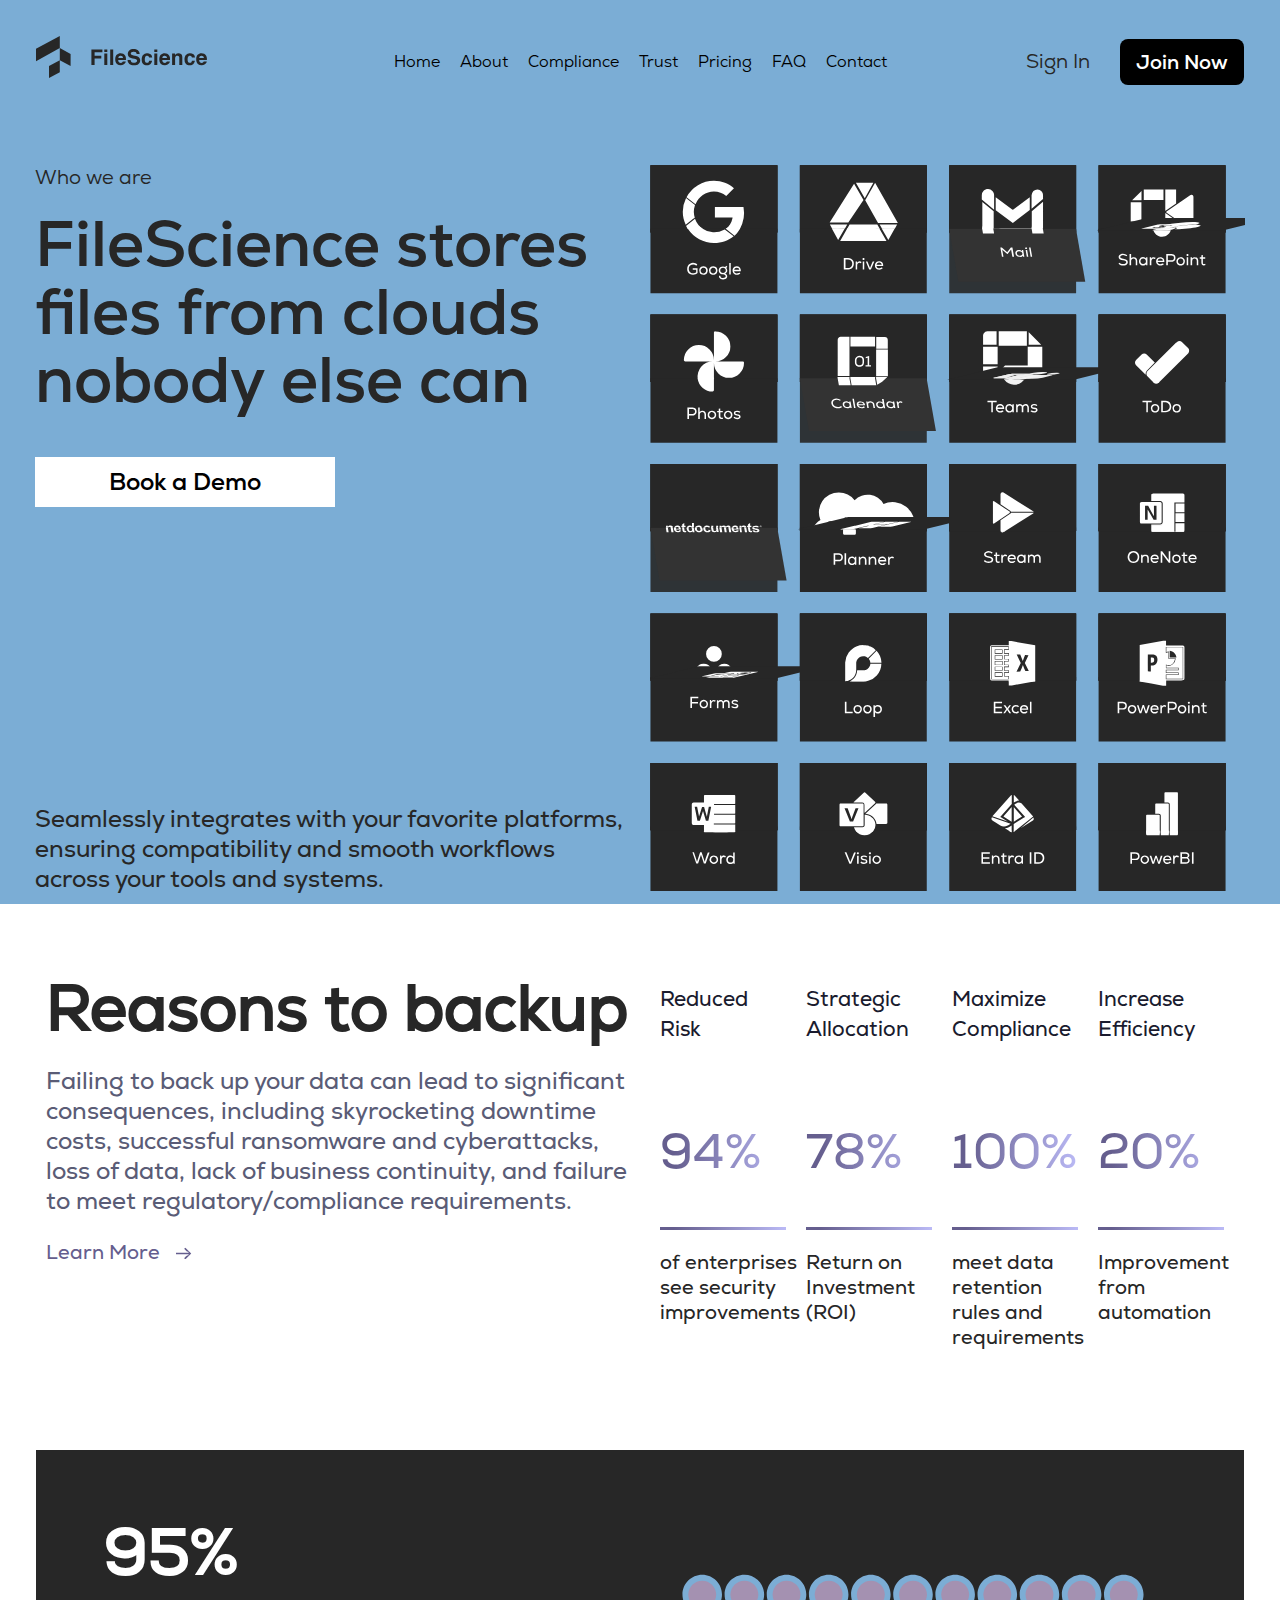
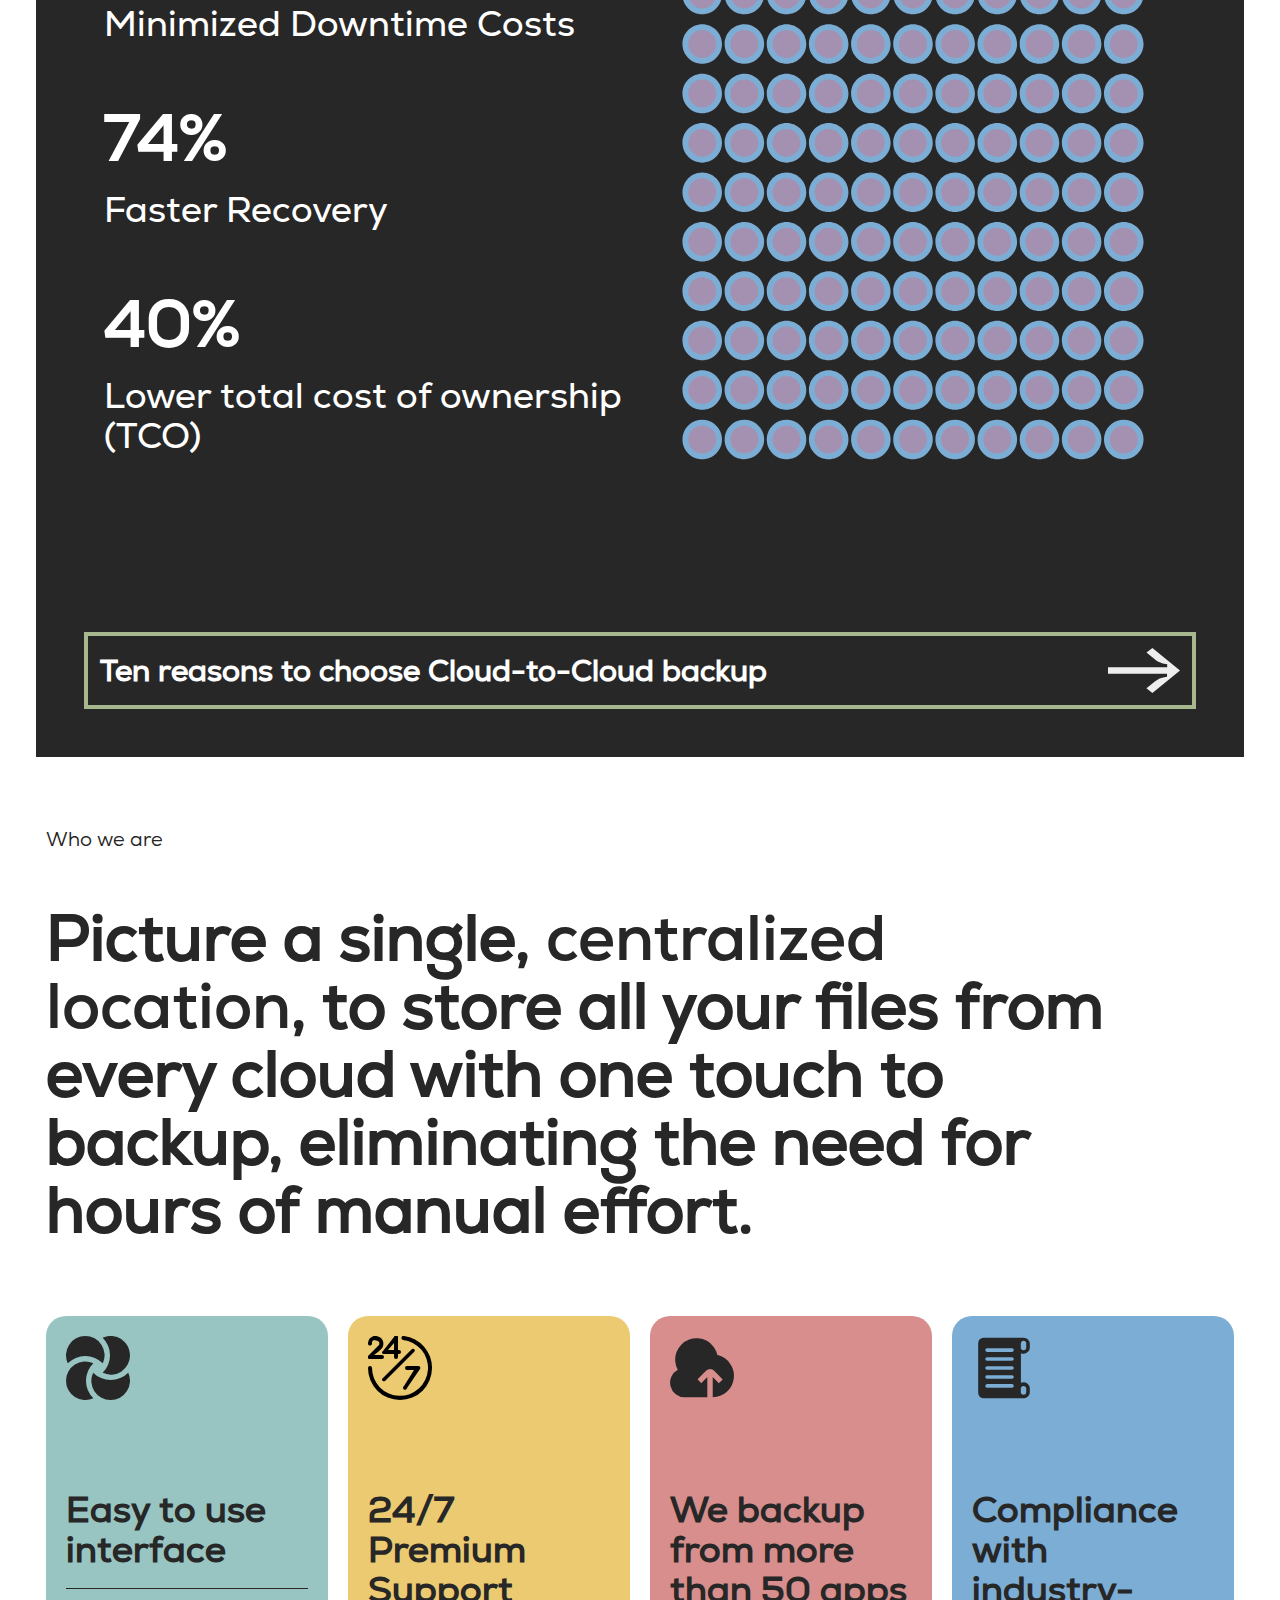
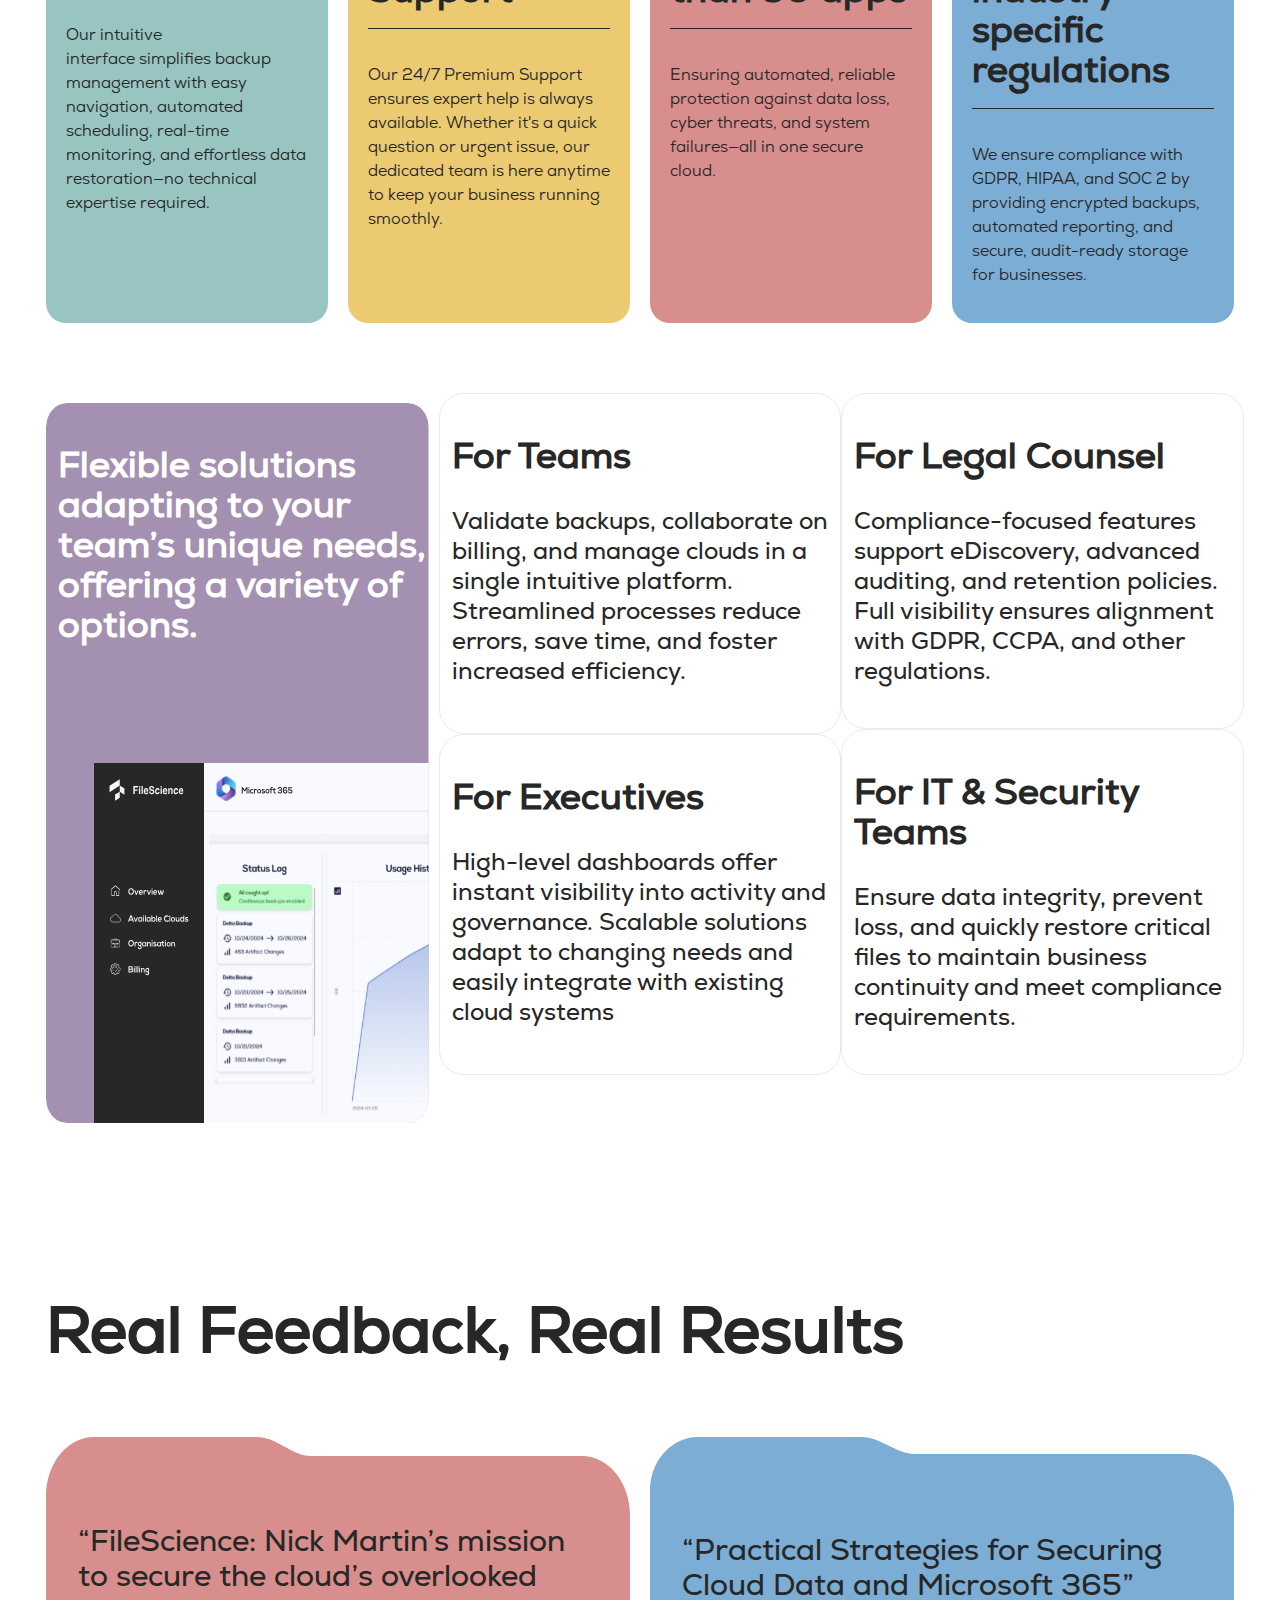
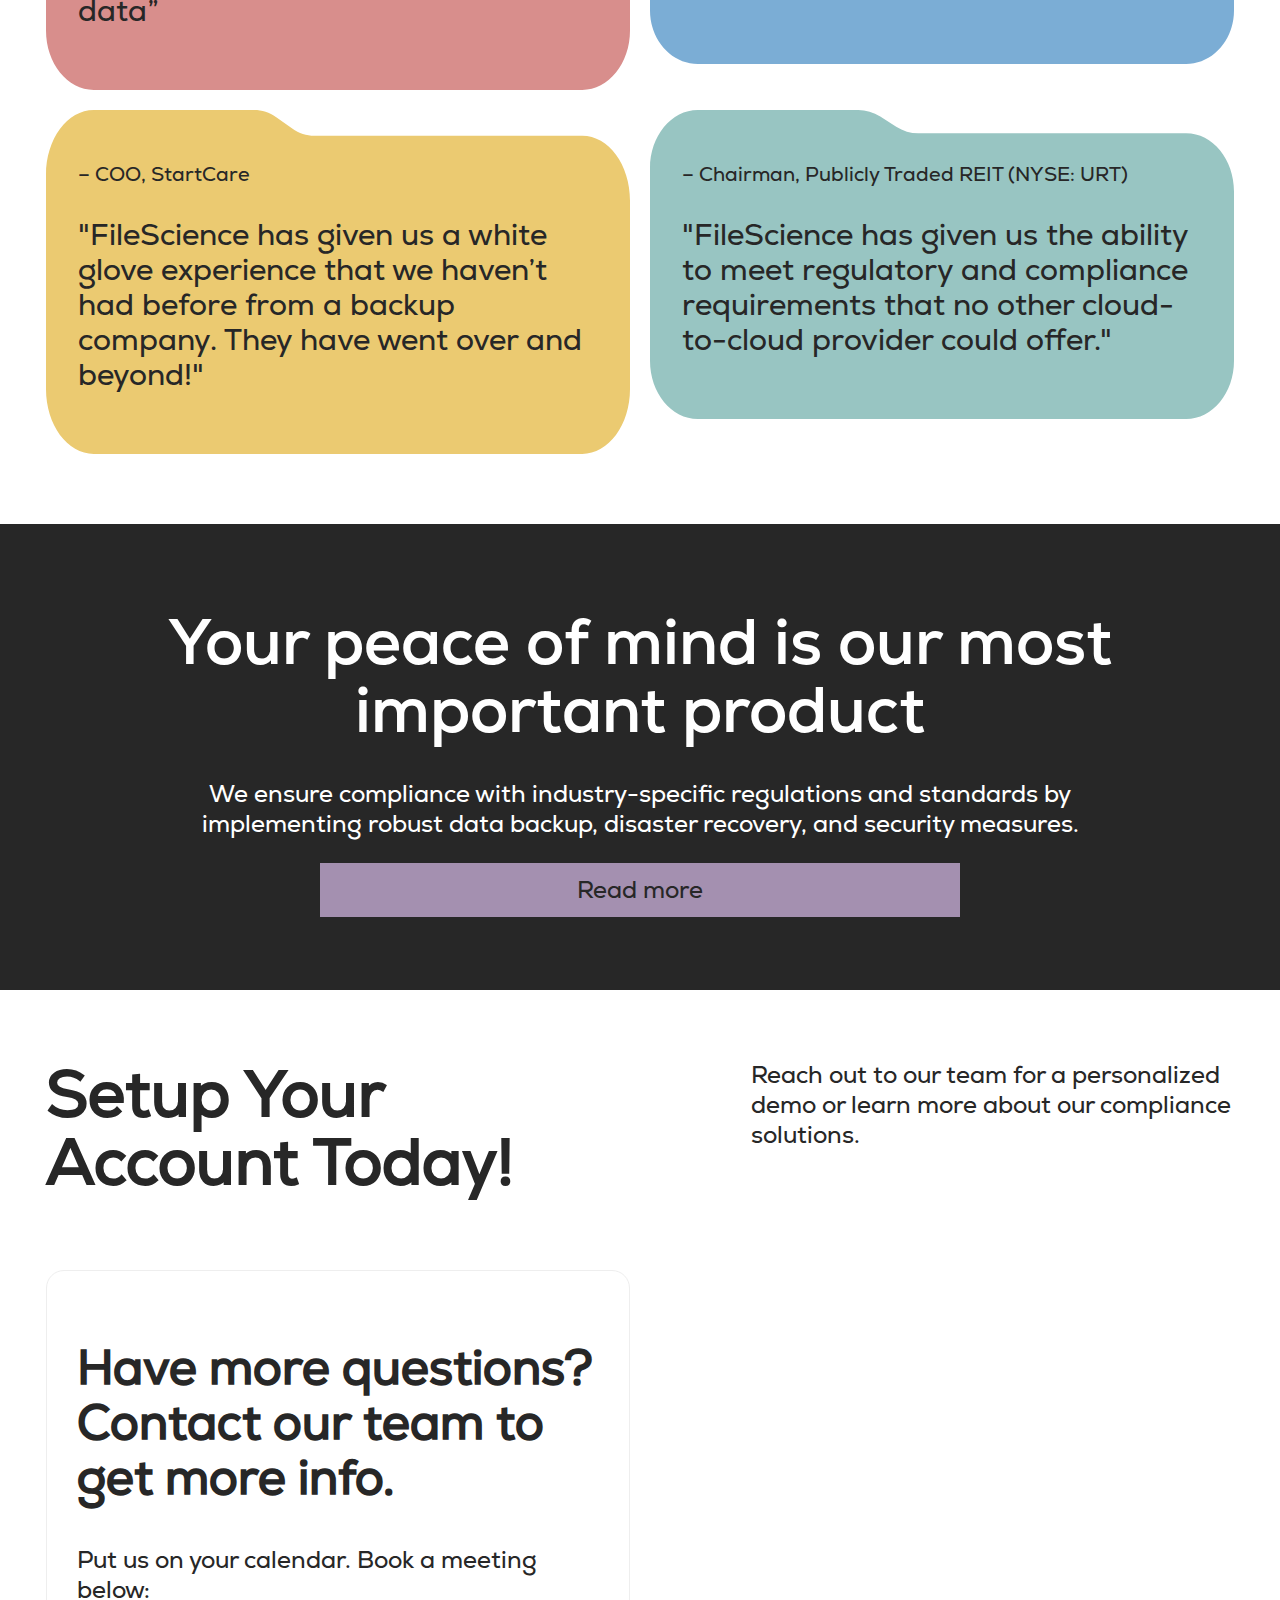
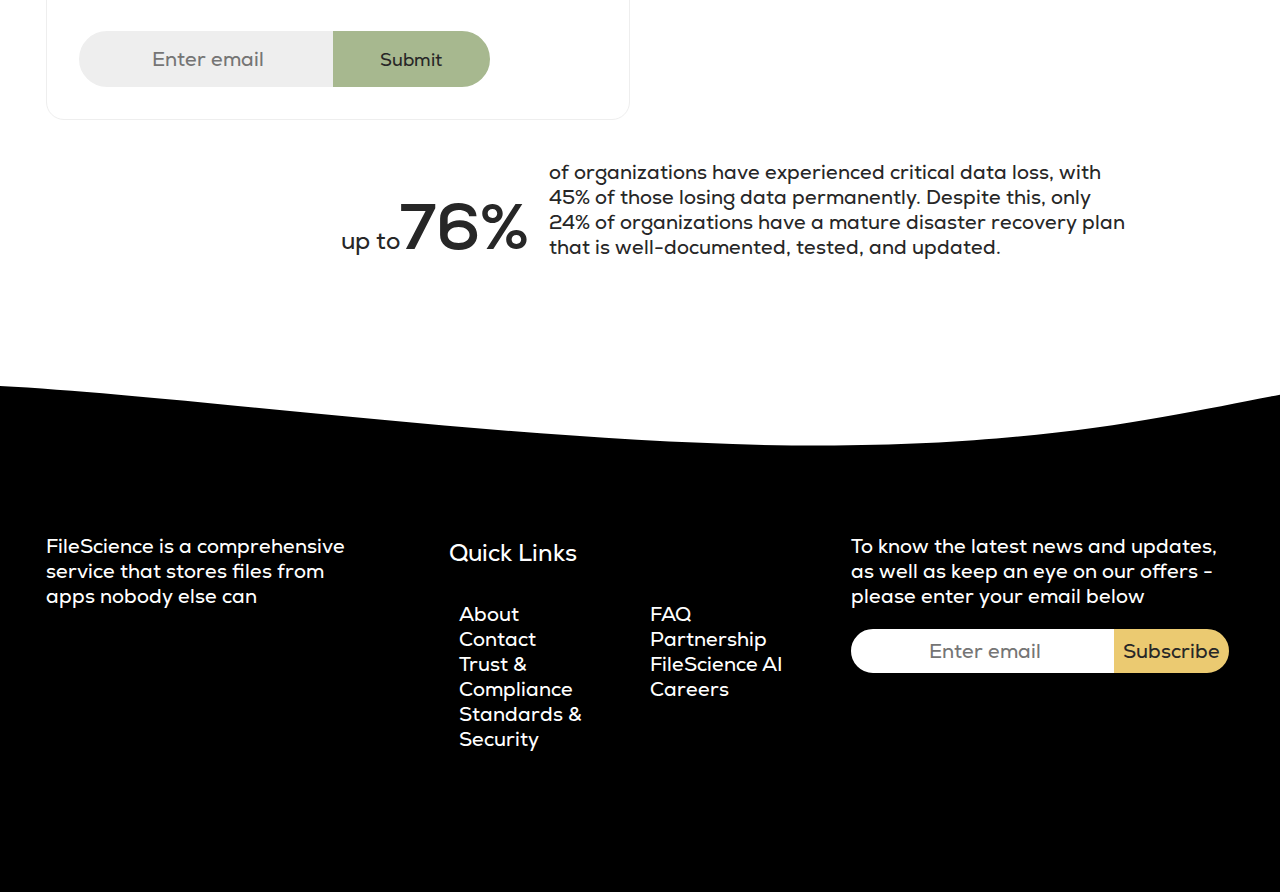
==== commit e920629e: "Update index.html" ====
--- a/index.html
+++ b/index.html
@@ -992,7 +992,87 @@
       });
       </script>
 
-
+      <div class="consent_cookie" id="consent_banner" style="display: none;">
+        <div class="consent_cookie_text">
+          <p class="f6l smaller">
+            This website uses cookies to improve your experience 🍪
+          </p>
+        </div>
+        <div class="consent_cookie_button">
+          <button class="btn-accept" id="accept_cookies">Accept</button>
+          <button class="btn-decline" id="decline_cookies">Decline</button>
+        </div>
+      </div>
+      
+      <script nonce="a34g29914">
+        // Cookie utility functions
+        function setCookie(name, value, days) {
+          var expires = "";
+          if (days) {
+            var date = new Date();
+            date.setTime(date.getTime() + (days * 24 * 60 * 60 * 1000));
+            expires = "; expires=" + date.toUTCString();
+          }
+          document.cookie = name + "=" + (value || "") + expires + "; path=/";
+        }
+      
+        function getCookie(name) {
+          var nameEQ = name + "=";
+          var ca = document.cookie.split(';');
+          for(var i = 0; i < ca.length; i++) {
+            var c = ca[i];
+            while (c.charAt(0) === ' ') c = c.substring(1, c.length);
+            if (c.indexOf(nameEQ) === 0) return c.substring(nameEQ.length, c.length);
+          }
+          return null;
+        }
+      
+        // Google Consent Mode v2 default settings
+        window.dataLayer = window.dataLayer || [];
+        function gtag(){ dataLayer.push(arguments); }
+        
+        gtag('consent', 'default', {
+          'ad_storage': 'denied',
+          'ad_user_data': 'denied',
+          'ad_personalization': 'denied',
+          'analytics_storage': 'denied'
+        });
+      
+        // Show banner after 1 second if cookie not accepted
+        window.addEventListener('load', function() {
+          setTimeout(function() {
+            if(getCookie("cookie_consent") !== "accepted") {
+              document.getElementById("consent_banner").style.display = "flex";
+            }
+          }, 1000);
+        });
+      
+        // Update consent based on user action
+        document.getElementById('accept_cookies').addEventListener('click', function() {
+          gtag('consent', 'update', {
+            'ad_storage': 'granted',
+            'ad_user_data': 'granted',
+            'ad_personalization': 'granted',
+            'analytics_storage': 'granted'
+          });
+          // Set a cookie to prevent the banner from showing again (expires in 365 days)
+          setCookie("cookie_consent", "accepted", 365);
+          // Hide the consent banner
+          document.getElementById("consent_banner").style.display = "none";
+        });
+      
+        document.getElementById('decline_cookies').addEventListener('click', function() {
+          gtag('consent', 'update', {
+            'ad_storage': 'denied',
+            'ad_user_data': 'denied',
+            'ad_personalization': 'denied',
+            'analytics_storage': 'denied'
+          });
+          // Do not set a cookie so the banner will show again on next visit.
+          // Hide the banner for the current session.
+          document.getElementById("consent_banner").style.display = "none";
+        });
+      </script>
 
       
       
